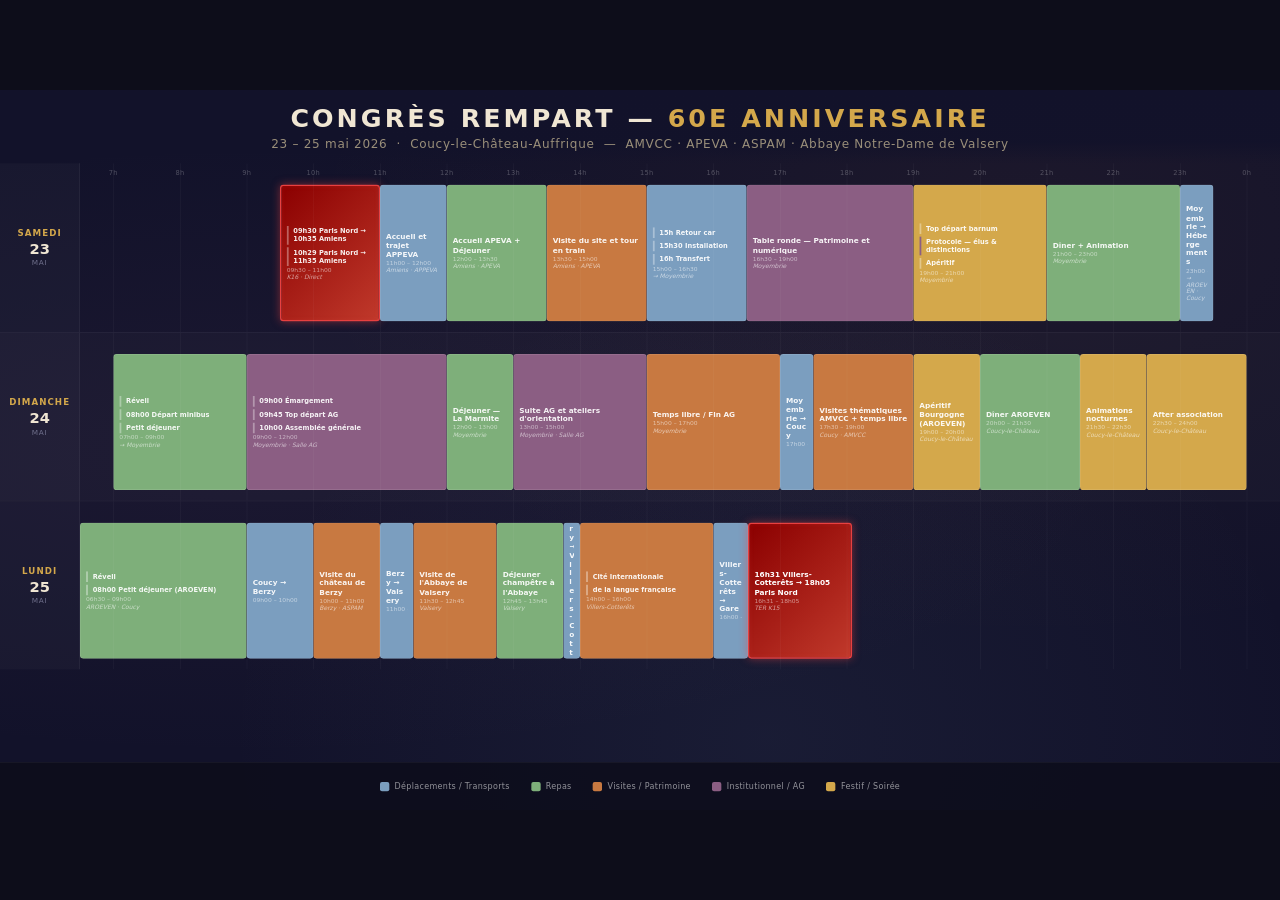
==== index.html @ b0f502be "init: planning congrès REMPART 2026" ====
<!doctype html>
<html lang="fr">
    <head>
        <meta charset="UTF-8" />
        <meta name="viewport" content="width=device-width, initial-scale=1.0" />
        <title>Congrès REMPART 2026 — Planning</title>
        <style>
            * {
                margin: 0;
                padding: 0;
                box-sizing: border-box;
            }

            body {
                background: #0d0d1a;
                display: flex;
                align-items: center;
                justify-content: center;
                min-height: 100vh;
                font-family:
                    "Segoe UI",
                    system-ui,
                    -apple-system,
                    sans-serif;
                overflow: hidden;
            }

            #slide {
                width: 1920px;
                height: 1080px;
                background: #12122a;
                position: relative;
                transform-origin: top left;
                overflow: hidden;
            }

            #bg-texture {
                position: absolute;
                inset: 0;
                background:
                    radial-gradient(
                        ellipse at 20% 50%,
                        rgba(139, 94, 131, 0.08) 0%,
                        transparent 60%
                    ),
                    radial-gradient(
                        ellipse at 80% 20%,
                        rgba(200, 121, 65, 0.06) 0%,
                        transparent 50%
                    ),
                    radial-gradient(
                        ellipse at 60% 90%,
                        rgba(123, 158, 191, 0.07) 0%,
                        transparent 50%
                    );
                pointer-events: none;
            }

            header {
                position: absolute;
                top: 0;
                left: 0;
                right: 0;
                height: 110px;
                display: flex;
                flex-direction: column;
                align-items: center;
                justify-content: center;
                background: linear-gradient(
                    180deg,
                    rgba(18, 18, 42, 1) 0%,
                    rgba(18, 18, 42, 0.95) 70%,
                    transparent 100%
                );
                padding: 0 60px;
                z-index: 10;
            }

            header h1 {
                font-size: 38px;
                font-weight: 700;
                color: #f0e6d3;
                letter-spacing: 0.12em;
                text-transform: uppercase;
            }

            header h1 span {
                color: #d4a84b;
            }

            header p {
                font-size: 18px;
                color: #9a8f7a;
                margin-top: 6px;
                letter-spacing: 0.06em;
            }

            #gantt-area {
                position: absolute;
                top: 110px;
                left: 0;
                right: 0;
                bottom: 72px;
            }

            .day-row {
                position: absolute;
                left: 0;
                right: 0;
                height: 253px;
            }

            #row-0 {
                top: 0;
            }
            #row-1 {
                top: 253px;
                border-top: 1px solid rgba(255, 255, 255, 0.07);
            }
            #row-2 {
                top: 506px;
                border-top: 1px solid rgba(255, 255, 255, 0.07);
            }

            .day-label {
                position: absolute;
                left: 0;
                top: 0;
                bottom: 0;
                width: 120px;
                display: flex;
                flex-direction: column;
                align-items: center;
                justify-content: center;
                background: rgba(255, 255, 255, 0.025);
                border-right: 1px solid rgba(255, 255, 255, 0.08);
                z-index: 5;
            }

            .day-label .day-name {
                font-size: 13px;
                font-weight: 700;
                color: #d4a84b;
                text-transform: uppercase;
                letter-spacing: 0.12em;
                writing-mode: horizontal-tb;
            }

            .day-label .day-date {
                font-size: 22px;
                font-weight: 700;
                color: #f0e6d3;
                margin-top: 4px;
            }

            .day-label .day-month {
                font-size: 11px;
                color: #6e6e8a;
                text-transform: uppercase;
                letter-spacing: 0.1em;
                margin-top: 2px;
            }

            .timeline-container {
                position: absolute;
                left: 120px;
                right: 0;
                top: 0;
                bottom: 0;
            }

            .hour-ticks {
                position: absolute;
                left: 0;
                right: 0;
                top: 0;
                bottom: 0;
                pointer-events: none;
                z-index: 1;
            }

            .hour-tick {
                position: absolute;
                top: 0;
                bottom: 0;
                width: 1px;
                background: rgba(255, 255, 255, 0.05);
            }

            .hour-label {
                position: absolute;
                top: 8px;
                transform: translateX(-50%);
                font-size: 10px;
                color: rgba(255, 255, 255, 0.25);
                font-weight: 500;
                letter-spacing: 0.04em;
            }

            .blocks-layer {
                position: absolute;
                left: 0;
                right: 0;
                top: 32px;
                bottom: 16px;
            }

            .block {
                position: absolute;
                top: 0;
                bottom: 0;
                border-radius: 5px;
                cursor: default;
                overflow: hidden;
                display: flex;
                align-items: center;
                padding: 0 8px;
                border: 1px solid rgba(255, 255, 255, 0.12);
                transition:
                    filter 0.15s,
                    transform 0.15s;
            }

            .block:hover {
                filter: brightness(1.2);
                transform: scaleY(1.04);
                z-index: 100;
            }

            .block-text {
                font-size: 11px;
                font-weight: 600;
                color: rgba(255, 255, 255, 0.92);
                line-height: 1.2;
                pointer-events: none;
                overflow-wrap: break-word;
                word-break: break-word;
            }

            .block-list {
                display: flex;
                flex-direction: column;
                gap: 4px;
                pointer-events: none;
            }

            .block-list-item {
                font-size: 10px;
                font-weight: 600;
                color: rgba(255, 255, 255, 0.92);
                line-height: 1.2;
                overflow-wrap: break-word;
                word-break: break-word;
                padding: 2px 0 2px 7px;
                border-left: 3px solid rgba(255, 255, 255, 0.35);
                pointer-events: none;
            }

            .block-time {
                font-size: 9px;
                color: rgba(255, 255, 255, 0.55);
                white-space: nowrap;
                pointer-events: none;
                margin-top: 1px;
            }

            .block-loc {
                font-size: 9px;
                font-style: italic;
                color: rgba(255, 255, 255, 0.6);
                pointer-events: none;
                margin-top: 1px;
                overflow-wrap: break-word;
                word-break: break-word;
            }

            .block-inner {
                display: flex;
                flex-direction: column;
                overflow: hidden;
                pointer-events: none;
            }

            .block.highlight {
                border: 2px solid #e84040;
                box-shadow:
                    0 0 12px rgba(232, 64, 64, 0.5),
                    inset 0 0 8px rgba(232, 64, 64, 0.15);
            }

            .block.highlight .block-text {
                color: #ffffff;
                font-weight: 800;
            }

            .day-separator {
                position: absolute;
                left: 0;
                right: 0;
                height: 1px;
                background: rgba(255, 255, 255, 0.07);
            }

            .day-separator:nth-child(2) {
                top: 253px;
            }
            .day-separator:nth-child(3) {
                top: 506px;
            }

            #tooltip {
                position: fixed;
                background: rgba(18, 18, 42, 0.97);
                border: 1px solid rgba(255, 255, 255, 0.2);
                border-radius: 6px;
                padding: 10px 14px;
                pointer-events: none;
                z-index: 1000;
                display: none;
                max-width: 280px;
                box-shadow: 0 8px 32px rgba(0, 0, 0, 0.6);
            }

            #tooltip .tt-time {
                font-size: 12px;
                color: #d4a84b;
                font-weight: 700;
                letter-spacing: 0.05em;
                margin-bottom: 4px;
            }

            #tooltip .tt-title {
                font-size: 14px;
                color: #f0e6d3;
                font-weight: 600;
                line-height: 1.4;
            }

            #tooltip .tt-cat {
                font-size: 10px;
                color: #6e6e8a;
                margin-top: 4px;
                text-transform: uppercase;
                letter-spacing: 0.08em;
            }

            #legend {
                position: absolute;
                bottom: 0;
                left: 0;
                right: 0;
                height: 72px;
                display: flex;
                align-items: center;
                justify-content: center;
                gap: 32px;
                border-top: 1px solid rgba(255, 255, 255, 0.06);
                background: rgba(12, 12, 26, 0.8);
            }

            .legend-item {
                display: flex;
                align-items: center;
                gap: 8px;
            }

            .legend-swatch {
                width: 14px;
                height: 14px;
                border-radius: 3px;
                flex-shrink: 0;
            }

            .legend-label {
                font-size: 12px;
                color: rgba(255, 255, 255, 0.55);
                letter-spacing: 0.04em;
            }

            .row-bg-alt {
                position: absolute;
                inset: 0;
                background: rgba(255, 255, 255, 0.015);
            }
        </style>
    </head>
    <body>
        <div id="slide">
            <div id="bg-texture"></div>

            <header>
                <h1>Congrès REMPART — <span>60e Anniversaire</span></h1>
                <p>
                    23 – 25 mai 2026 &nbsp;·&nbsp; Coucy-le-Château-Auffrique
                    &nbsp;—&nbsp; AMVCC · APEVA · ASPAM · Abbaye Notre-Dame de
                    Valsery
                </p>
            </header>

            <div id="gantt-area">
                <div class="day-row" id="row-0">
                    <div class="day-label">
                        <span class="day-name">Samedi</span>
                        <span class="day-date">23</span>
                        <span class="day-month">mai</span>
                    </div>
                    <div class="timeline-container" id="tl-0">
                        <div class="hour-ticks" id="ticks-0"></div>
                        <div class="blocks-layer" id="blocks-0"></div>
                    </div>
                </div>

                <div class="day-row" id="row-1">
                    <div class="row-bg-alt"></div>
                    <div class="day-label">
                        <span class="day-name">Dimanche</span>
                        <span class="day-date">24</span>
                        <span class="day-month">mai</span>
                    </div>
                    <div class="timeline-container" id="tl-1">
                        <div class="hour-ticks" id="ticks-1"></div>
                        <div class="blocks-layer" id="blocks-1"></div>
                    </div>
                </div>

                <div class="day-row" id="row-2">
                    <div class="day-label">
                        <span class="day-name">Lundi</span>
                        <span class="day-date">25</span>
                        <span class="day-month">mai</span>
                    </div>
                    <div class="timeline-container" id="tl-2">
                        <div class="hour-ticks" id="ticks-2"></div>
                        <div class="blocks-layer" id="blocks-2"></div>
                    </div>
                </div>
            </div>

            <div id="legend">
                <div class="legend-item">
                    <div
                        class="legend-swatch"
                        style="background: #7b9ebf"
                    ></div>
                    <span class="legend-label">Déplacements / Transports</span>
                </div>
                <div class="legend-item">
                    <div
                        class="legend-swatch"
                        style="background: #7eaf7a"
                    ></div>
                    <span class="legend-label">Repas</span>
                </div>
                <div class="legend-item">
                    <div
                        class="legend-swatch"
                        style="background: #c87941"
                    ></div>
                    <span class="legend-label">Visites / Patrimoine</span>
                </div>
                <div class="legend-item">
                    <div
                        class="legend-swatch"
                        style="background: #8b5e83"
                    ></div>
                    <span class="legend-label">Institutionnel / AG</span>
                </div>
                <div class="legend-item">
                    <div
                        class="legend-swatch"
                        style="background: #d4a84b"
                    ></div>
                    <span class="legend-label">Festif / Soirée</span>
                </div>
            </div>
        </div>

        <div id="tooltip">
            <div class="tt-time" id="tt-time"></div>
            <div class="tt-title" id="tt-title"></div>
            <div class="tt-cat" id="tt-cat"></div>
        </div>

        <script>
            (function () {
                const START_MIN = 390;
                const END_MIN = 1470;
                const TOTAL_MIN = END_MIN - START_MIN;

                const COLORS = {
                    transport: "#7B9EBF",
                    repas: "#7EAF7A",
                    patrimoine: "#C87941",
                    institutionnel: "#8B5E83",
                    festif: "#D4A84B",
                };

                const CAT_LABELS = {
                    transport: "Déplacements / Transports",
                    repas: "Repas",
                    patrimoine: "Visites / Patrimoine",
                    institutionnel: "Institutionnel / AG",
                    festif: "Festif / Soirée",
                };

                function toMin(h, m) {
                    return h * 60 + m;
                }
                function fmtTime(h, m) {
                    return (
                        String(h).padStart(2, "0") +
                        "h" +
                        String(m).padStart(2, "0")
                    );
                }

                const days = [
                    {
                        id: 0,
                        events: [
                            {
                                start: toMin(9, 30),
                                end: toMin(11, 0),
                                cat: "transport",
                                label: "09h30 Paris Nord → 10h35 Amiens\n10h29 Paris Nord → 11h35 Amiens",
                                loc: "K16 · Direct",
                                highlight: true,
                            },
                            {
                                start: toMin(11, 0),
                                end: toMin(12, 0),
                                cat: "transport",
                                label: "Accueil et trajet APPEVA",
                                loc: "Amiens · APPEVA",
                            },
                            {
                                start: toMin(12, 0),
                                end: toMin(13, 30),
                                cat: "repas",
                                label: "Accueil APEVA + Déjeuner",
                                loc: "Amiens · APEVA",
                            },
                            {
                                start: toMin(13, 30),
                                end: toMin(15, 0),
                                cat: "patrimoine",
                                label: "Visite du site et tour en train",
                                loc: "Amiens · APEVA",
                            },
                            {
                                start: toMin(15, 0),
                                end: toMin(16, 30),
                                cat: "transport",
                                label: "15h Retour car\n15h30 Installation\n16h Transfert",
                                loc: "→ Moyembrie",
                            },
                            {
                                start: toMin(16, 30),
                                end: toMin(19, 0),
                                cat: "institutionnel",
                                label: "Table ronde — Patrimoine et numérique",
                                loc: "Moyembrie",
                            },
                            {
                                start: toMin(19, 0),
                                end: toMin(21, 0),
                                cat: "festif",
                                label: "Top départ barnum\n[institutionnel]Protocole — élus & distinctions\nApéritif",
                                loc: "Moyembrie",
                            },
                            {
                                start: toMin(21, 0),
                                end: toMin(23, 0),
                                cat: "repas",
                                label: "Dîner + Animation",
                                loc: "Moyembrie",
                            },
                            {
                                start: toMin(23, 0),
                                end: toMin(23, 30),
                                cat: "transport",
                                label: "Moyembrie → Hébergements",
                                loc: "→ AROEVEN · Coucy",
                            },
                        ],
                    },
                    {
                        id: 1,
                        events: [
                            {
                                start: toMin(7, 0),
                                end: toMin(9, 0),
                                cat: "repas",
                                label: "Réveil\n08h00 Départ minibus\nPetit déjeuner",
                                loc: "→ Moyembrie",
                            },
                            {
                                start: toMin(9, 0),
                                end: toMin(12, 0),
                                cat: "institutionnel",
                                label: "09h00 Émargement\n09h45 Top départ AG\n10h00 Assemblée générale",
                                loc: "Moyembrie · Salle AG",
                            },
                            {
                                start: toMin(12, 0),
                                end: toMin(13, 0),
                                cat: "repas",
                                label: "Déjeuner — La Marmite",
                                loc: "Moyembrie",
                            },
                            {
                                start: toMin(13, 0),
                                end: toMin(15, 0),
                                cat: "institutionnel",
                                label: "Suite AG et ateliers d'orientation",
                                loc: "Moyembrie · Salle AG",
                            },
                            {
                                start: toMin(15, 0),
                                end: toMin(17, 0),
                                cat: "patrimoine",
                                label: "Temps libre / Fin AG",
                                loc: "Moyembrie",
                            },
                            {
                                start: toMin(17, 0),
                                end: toMin(17, 30),
                                cat: "transport",
                                label: "Moyembrie → Coucy",
                                loc: "",
                            },
                            {
                                start: toMin(17, 30),
                                end: toMin(19, 0),
                                cat: "patrimoine",
                                label: "Visites thématiques AMVCC + temps libre",
                                loc: "Coucy · AMVCC",
                            },
                            {
                                start: toMin(19, 0),
                                end: toMin(20, 0),
                                cat: "festif",
                                label: "Apéritif Bourgogne (AROEVEN)",
                                loc: "Coucy-le-Château",
                            },
                            {
                                start: toMin(20, 0),
                                end: toMin(21, 30),
                                cat: "repas",
                                label: "Dîner AROEVEN",
                                loc: "Coucy-le-Château",
                            },
                            {
                                start: toMin(21, 30),
                                end: toMin(22, 30),
                                cat: "festif",
                                label: "Animations nocturnes",
                                loc: "Coucy-le-Château",
                            },
                            {
                                start: toMin(22, 30),
                                end: toMin(24, 0),
                                cat: "festif",
                                label: "After association",
                                loc: "Coucy-le-Château",
                            },
                        ],
                    },
                    {
                        id: 2,
                        events: [
                            {
                                start: toMin(6, 30),
                                end: toMin(9, 0),
                                cat: "repas",
                                label: "Réveil\n08h00 Petit déjeuner (AROEVEN)",
                                loc: "AROEVEN · Coucy",
                            },
                            {
                                start: toMin(9, 0),
                                end: toMin(10, 0),
                                cat: "transport",
                                label: "Coucy → Berzy",
                                loc: "",
                            },
                            {
                                start: toMin(10, 0),
                                end: toMin(11, 0),
                                cat: "patrimoine",
                                label: "Visite du château de Berzy",
                                loc: "Berzy · ASPAM",
                            },
                            {
                                start: toMin(11, 0),
                                end: toMin(11, 30),
                                cat: "transport",
                                label: "Berzy → Valsery",
                                loc: "",
                            },
                            {
                                start: toMin(11, 30),
                                end: toMin(12, 45),
                                cat: "patrimoine",
                                label: "Visite de l'Abbaye de Valsery",
                                loc: "Valsery",
                            },
                            {
                                start: toMin(12, 45),
                                end: toMin(13, 45),
                                cat: "repas",
                                label: "Déjeuner champêtre à l'Abbaye",
                                loc: "Valsery",
                            },
                            {
                                start: toMin(13, 45),
                                end: toMin(14, 0),
                                cat: "transport",
                                label: "Valsery → Villers-Cotterêts",
                                loc: "",
                            },
                            {
                                start: toMin(14, 0),
                                end: toMin(16, 0),
                                cat: "patrimoine",
                                label: "Cité Internationale\nde la langue française",
                                loc: "Villers-Cotterêts",
                            },
                            {
                                start: toMin(16, 0),
                                end: toMin(16, 31),
                                cat: "transport",
                                label: "Villers-Cotterêts → Gare",
                                loc: "",
                            },
                            {
                                start: toMin(16, 31),
                                end: toMin(18, 5),
                                cat: "transport",
                                label: "16h31 Villers-Cotterêts → 18h05 Paris Nord",
                                loc: "TER K15",
                                highlight: true,
                            },
                        ],
                    },
                ];

                function pct(minutes) {
                    return Math.max(
                        0,
                        Math.min(
                            100,
                            ((minutes - START_MIN) / TOTAL_MIN) * 100,
                        ),
                    );
                }

                function buildTicks(container, rowIndex) {
                    const startH = Math.ceil(START_MIN / 60);
                    const endH = Math.floor(END_MIN / 60);
                    for (let h = startH; h <= endH; h++) {
                        const min = h * 60;
                        const left = pct(min);
                        const tick = document.createElement("div");
                        tick.className = "hour-tick";
                        tick.style.left = left + "%";
                        container.appendChild(tick);

                        if (rowIndex === 0) {
                            const lbl = document.createElement("div");
                            lbl.className = "hour-label";
                            lbl.style.left = left + "%";
                            lbl.textContent = (h < 24 ? h : h - 24) + "h";
                            container.appendChild(lbl);
                        }
                    }
                }

                function buildBlocks(container, events) {
                    events.forEach(function (ev) {
                        const leftPct = pct(ev.start);
                        const rightPct = pct(ev.end);
                        const widthPct = rightPct - leftPct;
                        if (widthPct <= 0) return;

                        const block = document.createElement("div");
                        block.className =
                            "block" + (ev.highlight ? " highlight" : "");
                        block.style.left = leftPct + "%";
                        block.style.width = widthPct + "%";
                        block.style.background = ev.highlight
                            ? "linear-gradient(135deg, #8b0000 0%, #c0392b 100%)"
                            : COLORS[ev.cat];

                        const startH = Math.floor(ev.start / 60);
                        const startM = ev.start % 60;
                        const endH = Math.floor(ev.end / 60);
                        const endM = ev.end % 60;
                        const timeStr =
                            fmtTime(startH, startM) +
                            " – " +
                            fmtTime(endH, endM);

                        const inner = document.createElement("div");
                        inner.className = "block-inner";

                        if (ev.label.includes("\n")) {
                            const list = document.createElement("div");
                            list.className = "block-list";
                            ev.label.split("\n").forEach(function (line) {
                                const item = document.createElement("div");
                                item.className = "block-list-item";
                                const catMatch = line.match(/^\[(\w+)\]/);
                                if (catMatch) {
                                    item.style.borderLeftColor =
                                        COLORS[catMatch[1]] ||
                                        "rgba(255,255,255,0.35)";
                                    item.textContent = line.slice(
                                        catMatch[0].length,
                                    );
                                } else {
                                    item.textContent = line;
                                }
                                list.appendChild(item);
                            });
                            inner.appendChild(list);
                        } else {
                            const textEl = document.createElement("div");
                            textEl.className = "block-text";
                            textEl.textContent = ev.label;
                            inner.appendChild(textEl);
                        }

                        if (widthPct > 2.5) {
                            const timeEl = document.createElement("div");
                            timeEl.className = "block-time";
                            timeEl.textContent = timeStr;
                            inner.appendChild(timeEl);
                        }
                        if (ev.loc && widthPct > 2.5) {
                            const locEl = document.createElement("div");
                            locEl.className = "block-loc";
                            locEl.textContent = ev.loc;
                            inner.appendChild(locEl);
                        }
                        block.appendChild(inner);

                        block.addEventListener("mousemove", function (e) {
                            const tip = document.getElementById("tooltip");
                            document.getElementById("tt-time").textContent =
                                timeStr;
                            document.getElementById("tt-title").textContent =
                                ev.label;
                            document.getElementById("tt-cat").textContent =
                                CAT_LABELS[ev.cat] || "";
                            tip.style.display = "block";

                            const slide = document.getElementById("slide");
                            const scaleVal =
                                parseFloat(
                                    slide.style.transform
                                        .replace("scale(", "")
                                        .replace(")", ""),
                                ) || 1;
                            const tx = parseFloat(slide.style.left) || 0;
                            const ty = parseFloat(slide.style.top) || 0;

                            let x = e.clientX + 16;
                            let y = e.clientY + 16;
                            if (x + 300 > window.innerWidth)
                                x = e.clientX - 300;
                            if (y + 100 > window.innerHeight)
                                y = e.clientY - 80;
                            tip.style.left = x + "px";
                            tip.style.top = y + "px";
                        });

                        block.addEventListener("mouseleave", function () {
                            document.getElementById("tooltip").style.display =
                                "none";
                        });

                        container.appendChild(block);
                    });
                }

                days.forEach(function (day) {
                    buildTicks(
                        document.getElementById("ticks-" + day.id),
                        day.id,
                    );
                    buildBlocks(
                        document.getElementById("blocks-" + day.id),
                        day.events,
                    );
                });

                function scaleSlide() {
                    const slide = document.getElementById("slide");
                    const scaleX = window.innerWidth / 1920;
                    const scaleY = window.innerHeight / 1080;
                    const scale = Math.min(scaleX, scaleY);
                    const offsetX = (window.innerWidth - 1920 * scale) / 2;
                    const offsetY = (window.innerHeight - 1080 * scale) / 2;
                    slide.style.transform = "scale(" + scale + ")";
                    slide.style.position = "absolute";
                    slide.style.left = offsetX + "px";
                    slide.style.top = offsetY + "px";
                }

                scaleSlide();
                window.addEventListener("resize", scaleSlide);
            })();
        </script>
    </body>
</html>
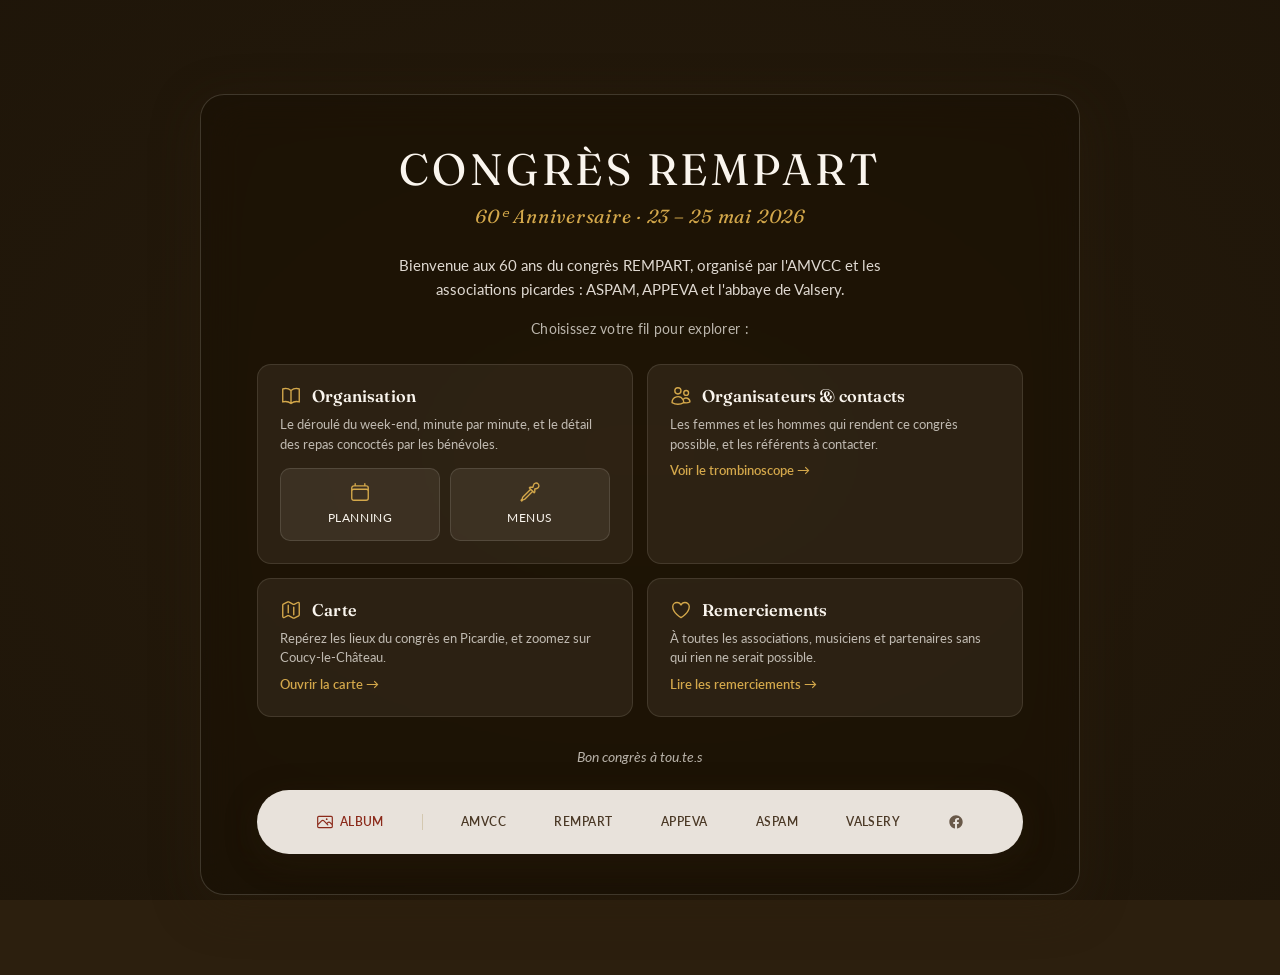
==== commit 2f9719fd: "feat: refonte complète du site congrès REMPART 2026 Architecture multi-pages : homepage avec carrous" ====
--- a/index.html
+++ b/index.html
@@ -3,912 +3,331 @@
     <head>
         <meta charset="UTF-8" />
         <meta name="viewport" content="width=device-width, initial-scale=1.0" />
-        <title>Congrès REMPART 2026 — Planning</title>
-        <style>
-            * {
-                margin: 0;
-                padding: 0;
-                box-sizing: border-box;
-            }
-
-            body {
-                background: #0d0d1a;
-                display: flex;
-                align-items: center;
-                justify-content: center;
-                min-height: 100vh;
-                font-family:
-                    "Segoe UI",
-                    system-ui,
-                    -apple-system,
-                    sans-serif;
-                overflow: hidden;
-            }
-
-            #slide {
-                width: 1920px;
-                height: 1080px;
-                background: #12122a;
-                position: relative;
-                transform-origin: top left;
-                overflow: hidden;
-            }
-
-            #bg-texture {
-                position: absolute;
-                inset: 0;
-                background:
-                    radial-gradient(
-                        ellipse at 20% 50%,
-                        rgba(139, 94, 131, 0.08) 0%,
-                        transparent 60%
-                    ),
-                    radial-gradient(
-                        ellipse at 80% 20%,
-                        rgba(200, 121, 65, 0.06) 0%,
-                        transparent 50%
-                    ),
-                    radial-gradient(
-                        ellipse at 60% 90%,
-                        rgba(123, 158, 191, 0.07) 0%,
-                        transparent 50%
-                    );
-                pointer-events: none;
-            }
-
-            header {
-                position: absolute;
-                top: 0;
-                left: 0;
-                right: 0;
-                height: 110px;
-                display: flex;
-                flex-direction: column;
-                align-items: center;
-                justify-content: center;
-                background: linear-gradient(
-                    180deg,
-                    rgba(18, 18, 42, 1) 0%,
-                    rgba(18, 18, 42, 0.95) 70%,
-                    transparent 100%
-                );
-                padding: 0 60px;
-                z-index: 10;
-            }
-
-            header h1 {
-                font-size: 38px;
-                font-weight: 700;
-                color: #f0e6d3;
-                letter-spacing: 0.12em;
-                text-transform: uppercase;
-            }
-
-            header h1 span {
-                color: #d4a84b;
-            }
-
-            header p {
-                font-size: 18px;
-                color: #9a8f7a;
-                margin-top: 6px;
-                letter-spacing: 0.06em;
-            }
-
-            #gantt-area {
-                position: absolute;
-                top: 110px;
-                left: 0;
-                right: 0;
-                bottom: 72px;
-            }
-
-            .day-row {
-                position: absolute;
-                left: 0;
-                right: 0;
-                height: 253px;
-            }
-
-            #row-0 {
-                top: 0;
-            }
-            #row-1 {
-                top: 253px;
-                border-top: 1px solid rgba(255, 255, 255, 0.07);
-            }
-            #row-2 {
-                top: 506px;
-                border-top: 1px solid rgba(255, 255, 255, 0.07);
-            }
-
-            .day-label {
-                position: absolute;
-                left: 0;
-                top: 0;
-                bottom: 0;
-                width: 120px;
-                display: flex;
-                flex-direction: column;
-                align-items: center;
-                justify-content: center;
-                background: rgba(255, 255, 255, 0.025);
-                border-right: 1px solid rgba(255, 255, 255, 0.08);
-                z-index: 5;
-            }
-
-            .day-label .day-name {
-                font-size: 13px;
-                font-weight: 700;
-                color: #d4a84b;
-                text-transform: uppercase;
-                letter-spacing: 0.12em;
-                writing-mode: horizontal-tb;
-            }
-
-            .day-label .day-date {
-                font-size: 22px;
-                font-weight: 700;
-                color: #f0e6d3;
-                margin-top: 4px;
-            }
-
-            .day-label .day-month {
-                font-size: 11px;
-                color: #6e6e8a;
-                text-transform: uppercase;
-                letter-spacing: 0.1em;
-                margin-top: 2px;
-            }
-
-            .timeline-container {
-                position: absolute;
-                left: 120px;
-                right: 0;
-                top: 0;
-                bottom: 0;
-            }
-
-            .hour-ticks {
-                position: absolute;
-                left: 0;
-                right: 0;
-                top: 0;
-                bottom: 0;
-                pointer-events: none;
-                z-index: 1;
-            }
-
-            .hour-tick {
-                position: absolute;
-                top: 0;
-                bottom: 0;
-                width: 1px;
-                background: rgba(255, 255, 255, 0.05);
-            }
-
-            .hour-label {
-                position: absolute;
-                top: 8px;
-                transform: translateX(-50%);
-                font-size: 10px;
-                color: rgba(255, 255, 255, 0.25);
-                font-weight: 500;
-                letter-spacing: 0.04em;
-            }
-
-            .blocks-layer {
-                position: absolute;
-                left: 0;
-                right: 0;
-                top: 32px;
-                bottom: 16px;
-            }
-
-            .block {
-                position: absolute;
-                top: 0;
-                bottom: 0;
-                border-radius: 5px;
-                cursor: default;
-                overflow: hidden;
-                display: flex;
-                align-items: center;
-                padding: 0 8px;
-                border: 1px solid rgba(255, 255, 255, 0.12);
-                transition:
-                    filter 0.15s,
-                    transform 0.15s;
-            }
-
-            .block:hover {
-                filter: brightness(1.2);
-                transform: scaleY(1.04);
-                z-index: 100;
-            }
-
-            .block-text {
-                font-size: 11px;
-                font-weight: 600;
-                color: rgba(255, 255, 255, 0.92);
-                line-height: 1.2;
-                pointer-events: none;
-                overflow-wrap: break-word;
-                word-break: break-word;
-            }
-
-            .block-list {
-                display: flex;
-                flex-direction: column;
-                gap: 4px;
-                pointer-events: none;
-            }
-
-            .block-list-item {
-                font-size: 10px;
-                font-weight: 600;
-                color: rgba(255, 255, 255, 0.92);
-                line-height: 1.2;
-                overflow-wrap: break-word;
-                word-break: break-word;
-                padding: 2px 0 2px 7px;
-                border-left: 3px solid rgba(255, 255, 255, 0.35);
-                pointer-events: none;
-            }
-
-            .block-time {
-                font-size: 9px;
-                color: rgba(255, 255, 255, 0.55);
-                white-space: nowrap;
-                pointer-events: none;
-                margin-top: 1px;
-            }
-
-            .block-loc {
-                font-size: 9px;
-                font-style: italic;
-                color: rgba(255, 255, 255, 0.6);
-                pointer-events: none;
-                margin-top: 1px;
-                overflow-wrap: break-word;
-                word-break: break-word;
-            }
-
-            .block-inner {
-                display: flex;
-                flex-direction: column;
-                overflow: hidden;
-                pointer-events: none;
-            }
-
-            .block.highlight {
-                border: 2px solid #e84040;
-                box-shadow:
-                    0 0 12px rgba(232, 64, 64, 0.5),
-                    inset 0 0 8px rgba(232, 64, 64, 0.15);
-            }
-
-            .block.highlight .block-text {
-                color: #ffffff;
-                font-weight: 800;
-            }
-
-            .day-separator {
-                position: absolute;
-                left: 0;
-                right: 0;
-                height: 1px;
-                background: rgba(255, 255, 255, 0.07);
-            }
-
-            .day-separator:nth-child(2) {
-                top: 253px;
-            }
-            .day-separator:nth-child(3) {
-                top: 506px;
-            }
-
-            #tooltip {
-                position: fixed;
-                background: rgba(18, 18, 42, 0.97);
-                border: 1px solid rgba(255, 255, 255, 0.2);
-                border-radius: 6px;
-                padding: 10px 14px;
-                pointer-events: none;
-                z-index: 1000;
-                display: none;
-                max-width: 280px;
-                box-shadow: 0 8px 32px rgba(0, 0, 0, 0.6);
-            }
-
-            #tooltip .tt-time {
-                font-size: 12px;
-                color: #d4a84b;
-                font-weight: 700;
-                letter-spacing: 0.05em;
-                margin-bottom: 4px;
-            }
-
-            #tooltip .tt-title {
-                font-size: 14px;
-                color: #f0e6d3;
-                font-weight: 600;
-                line-height: 1.4;
-            }
-
-            #tooltip .tt-cat {
-                font-size: 10px;
-                color: #6e6e8a;
-                margin-top: 4px;
-                text-transform: uppercase;
-                letter-spacing: 0.08em;
-            }
-
-            #legend {
-                position: absolute;
-                bottom: 0;
-                left: 0;
-                right: 0;
-                height: 72px;
-                display: flex;
-                align-items: center;
-                justify-content: center;
-                gap: 32px;
-                border-top: 1px solid rgba(255, 255, 255, 0.06);
-                background: rgba(12, 12, 26, 0.8);
-            }
-
-            .legend-item {
-                display: flex;
-                align-items: center;
-                gap: 8px;
-            }
-
-            .legend-swatch {
-                width: 14px;
-                height: 14px;
-                border-radius: 3px;
-                flex-shrink: 0;
-            }
-
-            .legend-label {
-                font-size: 12px;
-                color: rgba(255, 255, 255, 0.55);
-                letter-spacing: 0.04em;
-            }
-
-            .row-bg-alt {
-                position: absolute;
-                inset: 0;
-                background: rgba(255, 255, 255, 0.015);
-            }
-        </style>
+        <title>Congrès REMPART — 60ᵉ Anniversaire · AMVCC</title>
+        <meta
+            name="description"
+            content="Congrès REMPART 60ᵉ Anniversaire — 23 au 25 mai 2026, Coucy-le-Château-Auffrique. Organisé par l'AMVCC."
+        />
+        <meta name="keywords" content="REMPART, congrès REMPART 2026, 60e anniversaire REMPART, AMVCC, Coucy-le-Château, patrimoine, bénévolat, chantier, restauration, Picardie, Aisne" />
+        <meta name="author" content="AMVCC — Association de Mise en Valeur du Château de Coucy" />
+        <meta name="robots" content="index, follow, max-image-preview:large, max-snippet:-1, max-video-preview:-1" />
+        <meta name="theme-color" content="#8b2a1a" />
+        <meta name="copyright" content="© 2026 AMVCC. Photographies © Thibault Santonja — thibaultsan.com. Tous droits réservés." />
+        <meta name="rights" content="Photographies © Thibault Santonja. Reproduction interdite sans autorisation expresse." />
+        <meta name="DC.rights" content="Copyright © Thibault Santonja" />
+        <meta name="geo.region" content="FR-02" />
+        <meta name="geo.placename" content="Coucy-le-Château-Auffrique" />
+        <meta name="geo.position" content="49.5205;3.3236" />
+        <meta name="ICBM" content="49.5205, 3.3236" />
+        <meta name="google-site-verification" content="a1WZAcKiW4f6Eq61fWTfqYrvYIofIhrfkV_TkuUg9Gc" />
+        <link rel="canonical" href="https://thibault-santonja.github.io/congres-rempart-2026/" />
+
+        <meta property="og:type" content="website" />
+        <meta property="og:site_name" content="Congrès REMPART 2026 — AMVCC" />
+        <meta property="og:title" content="Congrès REMPART — 60ᵉ Anniversaire · AMVCC" />
+        <meta property="og:description" content="Trois jours pour célébrer 60 ans de bénévolat patrimonial, du 23 au 25 mai 2026 à Coucy-le-Château-Auffrique." />
+        <meta property="og:url" content="https://thibault-santonja.github.io/congres-rempart-2026/" />
+        <meta property="og:image" content="https://thibault-santonja.github.io/congres-rempart-2026/assets/photos/2024-07-28_Coucy_1561_080834.webp" />
+        <meta property="og:image:alt" content="Le château de Coucy au lever du jour" />
+        <meta property="og:locale" content="fr_FR" />
+
+        <meta name="twitter:card" content="summary_large_image" />
+        <meta name="twitter:title" content="Congrès REMPART — 60ᵉ Anniversaire · AMVCC" />
+        <meta name="twitter:description" content="Trois jours pour célébrer 60 ans de bénévolat patrimonial, du 23 au 25 mai 2026 à Coucy-le-Château-Auffrique." />
+        <meta name="twitter:image" content="https://thibault-santonja.github.io/congres-rempart-2026/assets/photos/2024-07-28_Coucy_1561_080834.webp" />
+        <meta name="twitter:image:alt" content="Le château de Coucy au lever du jour" />
+
+        <link rel="stylesheet" href="assets/css/style.css" />
+        <link rel="icon" href="logo.png" type="image/png" />
+
+        <script type="application/ld+json">
+{"@context":"https://schema.org","@type":"Event","name":"Congrès REMPART — 60ᵉ Anniversaire","description":"Congrès national REMPART 2026 organisé par l'AMVCC pour célébrer 60 ans d'engagement bénévole au service du patrimoine, autour de châteaux, abbayes et chantiers de restauration.","startDate":"2026-05-23","endDate":"2026-05-25","eventStatus":"https://schema.org/EventScheduled","eventAttendanceMode":"https://schema.org/OfflineEventAttendanceMode","location":{"@type":"Place","name":"Coucy-le-Château-Auffrique","address":{"@type":"PostalAddress","addressLocality":"Coucy-le-Château-Auffrique","addressRegion":"Hauts-de-France","postalCode":"02380","addressCountry":"FR"},"geo":{"@type":"GeoCoordinates","latitude":49.5205,"longitude":3.3236}},"organizer":{"@type":"Organization","name":"AMVCC — Association de Mise en Valeur du Château de Coucy","url":"https://www.amvcc.com/","address":{"@type":"PostalAddress","addressLocality":"Coucy-le-Château-Auffrique","addressRegion":"Hauts-de-France","postalCode":"02380","addressCountry":"FR"},"sameAs":["https://www.facebook.com/AMVCCoucy"]},"image":"https://thibault-santonja.github.io/congres-rempart-2026/assets/photos/2024-07-28_Coucy_1561_080834.webp","url":"https://thibault-santonja.github.io/congres-rempart-2026/","inLanguage":"fr-FR"}
+        </script>
     </head>
     <body>
-        <div id="slide">
-            <div id="bg-texture"></div>
-
-            <header>
-                <h1>Congrès REMPART — <span>60e Anniversaire</span></h1>
-                <p>
-                    23 – 25 mai 2026 &nbsp;·&nbsp; Coucy-le-Château-Auffrique
-                    &nbsp;—&nbsp; AMVCC · APEVA · ASPAM · Abbaye Notre-Dame de
-                    Valsery
+        <div id="bg-carousel" aria-hidden="true"></div>
+
+        <main class="page">
+            <article class="hero-card">
+                <h1>Congrès REMPART</h1>
+                <p class="subtitle">60ᵉ Anniversaire · 23 – 25 mai 2026</p>
+
+                <p class="welcome">
+                    Bienvenue aux 60 ans du congrès REMPART, organisé par
+                    l'AMVCC et les associations picardes&nbsp;: ASPAM, APPEVA
+                    et l'abbaye de&nbsp;Valsery.
                 </p>
-            </header>
-
-            <div id="gantt-area">
-                <div class="day-row" id="row-0">
-                    <div class="day-label">
-                        <span class="day-name">Samedi</span>
-                        <span class="day-date">23</span>
-                        <span class="day-month">mai</span>
+
+                <p class="lead">
+                    Choisissez votre fil pour explorer&nbsp;:
+                </p>
+
+                <div class="cards-grid">
+                    <!-- Organisation : 2 CTA -->
+                    <div class="sub-card">
+                        <h3>
+                            <svg
+                                xmlns="http://www.w3.org/2000/svg"
+                                fill="none"
+                                viewBox="0 0 24 24"
+                                stroke-width="1.5"
+                                stroke="currentColor"
+                            >
+                                <path
+                                    stroke-linecap="round"
+                                    stroke-linejoin="round"
+                                    d="M12 6.042A8.967 8.967 0 0 0 6 3.75c-1.052 0-2.062.18-3 .512v14.25A8.987 8.987 0 0 1 6 18c2.305 0 4.408.867 6 2.292m0-14.25a8.966 8.966 0 0 1 6-2.292c1.052 0 2.062.18 3 .512v14.25A8.987 8.987 0 0 0 18 18a8.967 8.967 0 0 0-6 2.292m0-14.25v14.25"
+                                />
+                            </svg>
+                            Organisation
+                        </h3>
+                        <p>
+                            Le déroulé du week-end, minute par minute, et le
+                            détail des repas concoctés par les bénévoles.
+                        </p>
+                        <div class="sub-card-ctas">
+                            <a href="timeline.html" title="Planning détaillé">
+                                <svg
+                                    xmlns="http://www.w3.org/2000/svg"
+                                    fill="none"
+                                    viewBox="0 0 24 24"
+                                    stroke-width="1.5"
+                                    stroke="currentColor"
+                                >
+                                    <path
+                                        stroke-linecap="round"
+                                        stroke-linejoin="round"
+                                        d="M6.75 3v2.25M17.25 3v2.25M3 18.75V7.5a2.25 2.25 0 0 1 2.25-2.25h13.5A2.25 2.25 0 0 1 21 7.5v11.25m-18 0A2.25 2.25 0 0 0 5.25 21h13.5A2.25 2.25 0 0 0 21 18.75m-18 0v-7.5A2.25 2.25 0 0 1 5.25 9h13.5A2.25 2.25 0 0 1 21 11.25v7.5"
+                                    />
+                                </svg>
+                                Planning
+                            </a>
+                            <a href="menu.html" title="Menus du week-end">
+                                <svg
+                                    xmlns="http://www.w3.org/2000/svg"
+                                    fill="none"
+                                    viewBox="0 0 24 24"
+                                    stroke-width="1.5"
+                                    stroke="currentColor"
+                                >
+                                    <path
+                                        stroke-linecap="round"
+                                        stroke-linejoin="round"
+                                        d="M15 11.25l1.5 1.5.75-.75V8.758l2.276-.61a3 3 0 1 0-3.675-3.675l-.61 2.277H12l-.75.75 1.5 1.5M15 11.25l-8.47 8.47c-.34.34-.8.53-1.28.53s-.94.19-1.28.53l-.97.97-.75-.75.97-.97c.34-.34.53-.8.53-1.28s.19-.94.53-1.28L12.75 9M15 11.25 12.75 9"
+                                    />
+                                </svg>
+                                Menus
+                            </a>
+                        </div>
                     </div>
-                    <div class="timeline-container" id="tl-0">
-                        <div class="hour-ticks" id="ticks-0"></div>
-                        <div class="blocks-layer" id="blocks-0"></div>
-                    </div>
+
+                    <!-- Organisateurs & contacts -->
+                    <a href="contact.html" class="sub-card">
+                        <h3>
+                            <svg
+                                xmlns="http://www.w3.org/2000/svg"
+                                fill="none"
+                                viewBox="0 0 24 24"
+                                stroke-width="1.5"
+                                stroke="currentColor"
+                            >
+                                <path
+                                    stroke-linecap="round"
+                                    stroke-linejoin="round"
+                                    d="M15 19.128a9.38 9.38 0 0 0 2.625.372 9.337 9.337 0 0 0 4.121-.952 4.125 4.125 0 0 0-7.533-2.493M15 19.128v-.003c0-1.113-.285-2.16-.786-3.07M15 19.128v.106A12.318 12.318 0 0 1 8.624 21c-2.331 0-4.512-.645-6.374-1.766l-.001-.109a6.375 6.375 0 0 1 11.964-3.07M12 6.375a3.375 3.375 0 1 1-6.75 0 3.375 3.375 0 0 1 6.75 0Zm8.25 2.25a2.625 2.625 0 1 1-5.25 0 2.625 2.625 0 0 1 5.25 0Z"
+                                />
+                            </svg>
+                            Organisateurs &amp; contacts
+                        </h3>
+                        <p>
+                            Les femmes et les hommes qui rendent ce congrès
+                            possible, et les référents à&nbsp;contacter.
+                        </p>
+                        <span class="accent">Voir le trombinoscope →</span>
+                    </a>
+
+                    <!-- Carte -->
+                    <a href="map.html" class="sub-card">
+                        <h3>
+                            <svg
+                                xmlns="http://www.w3.org/2000/svg"
+                                fill="none"
+                                viewBox="0 0 24 24"
+                                stroke-width="1.5"
+                                stroke="currentColor"
+                            >
+                                <path
+                                    stroke-linecap="round"
+                                    stroke-linejoin="round"
+                                    d="M9 6.75V15m6-6v8.25m.503 3.498 4.875-2.437c.381-.19.622-.58.622-1.006V4.82c0-.836-.88-1.38-1.628-1.006l-3.869 1.934c-.317.159-.69.159-1.006 0L9.503 3.252a1.125 1.125 0 0 0-1.006 0L3.622 5.689C3.24 5.88 3 6.27 3 6.695V19.18c0 .836.88 1.38 1.628 1.006l3.869-1.934c.317-.159.69-.159 1.006 0l4.994 2.497c.317.158.69.158 1.006 0Z"
+                                />
+                            </svg>
+                            Carte
+                        </h3>
+                        <p>
+                            Repérez les lieux du congrès en Picardie, et zoomez
+                            sur Coucy-le-Château.
+                        </p>
+                        <span class="accent">Ouvrir la carte →</span>
+                    </a>
+
+                    <!-- Remerciements -->
+                    <a href="credits.html" class="sub-card">
+                        <h3>
+                            <svg
+                                xmlns="http://www.w3.org/2000/svg"
+                                fill="none"
+                                viewBox="0 0 24 24"
+                                stroke-width="1.5"
+                                stroke="currentColor"
+                            >
+                                <path
+                                    stroke-linecap="round"
+                                    stroke-linejoin="round"
+                                    d="M21 8.25c0-2.485-2.099-4.5-4.688-4.5-1.935 0-3.597 1.126-4.312 2.733-.715-1.607-2.377-2.733-4.313-2.733C5.1 3.75 3 5.765 3 8.25c0 7.22 9 12 9 12s9-4.78 9-12Z"
+                                />
+                            </svg>
+                            Remerciements
+                        </h3>
+                        <p>
+                            À toutes les associations, musiciens et partenaires
+                            sans qui rien ne serait possible.
+                        </p>
+                        <span class="accent">Lire les remerciements →</span>
+                    </a>
                 </div>
 
-                <div class="day-row" id="row-1">
-                    <div class="row-bg-alt"></div>
-                    <div class="day-label">
-                        <span class="day-name">Dimanche</span>
-                        <span class="day-date">24</span>
-                        <span class="day-month">mai</span>
-                    </div>
-                    <div class="timeline-container" id="tl-1">
-                        <div class="hour-ticks" id="ticks-1"></div>
-                        <div class="blocks-layer" id="blocks-1"></div>
-                    </div>
-                </div>
-
-                <div class="day-row" id="row-2">
-                    <div class="day-label">
-                        <span class="day-name">Lundi</span>
-                        <span class="day-date">25</span>
-                        <span class="day-month">mai</span>
-                    </div>
-                    <div class="timeline-container" id="tl-2">
-                        <div class="hour-ticks" id="ticks-2"></div>
-                        <div class="blocks-layer" id="blocks-2"></div>
-                    </div>
-                </div>
-            </div>
-
-            <div id="legend">
-                <div class="legend-item">
-                    <div
-                        class="legend-swatch"
-                        style="background: #7b9ebf"
-                    ></div>
-                    <span class="legend-label">Déplacements / Transports</span>
-                </div>
-                <div class="legend-item">
-                    <div
-                        class="legend-swatch"
-                        style="background: #7eaf7a"
-                    ></div>
-                    <span class="legend-label">Repas</span>
-                </div>
-                <div class="legend-item">
-                    <div
-                        class="legend-swatch"
-                        style="background: #c87941"
-                    ></div>
-                    <span class="legend-label">Visites / Patrimoine</span>
-                </div>
-                <div class="legend-item">
-                    <div
-                        class="legend-swatch"
-                        style="background: #8b5e83"
-                    ></div>
-                    <span class="legend-label">Institutionnel / AG</span>
-                </div>
-                <div class="legend-item">
-                    <div
-                        class="legend-swatch"
-                        style="background: #d4a84b"
-                    ></div>
-                    <span class="legend-label">Festif / Soirée</span>
-                </div>
-            </div>
-        </div>
-
-        <div id="tooltip">
-            <div class="tt-time" id="tt-time"></div>
-            <div class="tt-title" id="tt-title"></div>
-            <div class="tt-cat" id="tt-cat"></div>
-        </div>
+                <p class="tagline">Bon congrès à tou.te.s</p>
+
+                <nav class="asso-strip" aria-label="Associations & partenaires">
+                    <a href="album.html" class="asso-strip__album" title="Album photo">
+                        <svg
+                            xmlns="http://www.w3.org/2000/svg"
+                            fill="none"
+                            viewBox="0 0 24 24"
+                            stroke-width="1.6"
+                            stroke="currentColor"
+                            aria-hidden="true"
+                        >
+                            <path
+                                stroke-linecap="round"
+                                stroke-linejoin="round"
+                                d="m2.25 15.75 5.159-5.159a2.25 2.25 0 0 1 3.182 0l5.159 5.159m-1.5-1.5 1.409-1.409a2.25 2.25 0 0 1 3.182 0l2.909 2.909m-18 3.75h16.5a1.5 1.5 0 0 0 1.5-1.5V6a1.5 1.5 0 0 0-1.5-1.5H3.75A1.5 1.5 0 0 0 2.25 6v12a1.5 1.5 0 0 0 1.5 1.5Zm10.5-11.25h.008v.008h-.008V8.25Zm.375 0a.375.375 0 1 1-.75 0 .375.375 0 0 1 .75 0Z"
+                            />
+                        </svg>
+                        Album
+                    </a>
+                    <span class="asso-strip__sep" aria-hidden="true"></span>
+                    <a href="https://www.amvcc.com/" target="_blank" rel="noopener">
+                        AMVCC
+                    </a>
+                    <a
+                        href="https://www.rempart.com/fr"
+                        target="_blank"
+                        rel="noopener"
+                    >
+                        REMPART
+                    </a>
+                    <a
+                        href="https://www.petittrainhautesomme.fr/"
+                        target="_blank"
+                        rel="noopener"
+                    >
+                        APPEVA
+                    </a>
+                    <a
+                        href="https://aspam-berzy.fr/"
+                        target="_blank"
+                        rel="noopener"
+                    >
+                        ASPAM
+                    </a>
+                    <a
+                        href="https://www.rempart.com/fr/groupe/abbaye-de-valsery-4382/page/presentation"
+                        target="_blank"
+                        rel="noopener"
+                    >
+                        Valsery
+                    </a>
+                    <a
+                        href="https://www.facebook.com/AMVCCoucy"
+                        target="_blank"
+                        rel="noopener"
+                        title="Facebook AMVCC"
+                        aria-label="Page Facebook de l'AMVCC"
+                    >
+                        <svg
+                            xmlns="http://www.w3.org/2000/svg"
+                            viewBox="0 0 24 24"
+                            fill="currentColor"
+                        >
+                            <path
+                                d="M22 12c0-5.523-4.477-10-10-10S2 6.477 2 12c0 4.99 3.657 9.128 8.438 9.878v-6.987h-2.54V12h2.54V9.797c0-2.506 1.492-3.89 3.777-3.89 1.094 0 2.238.195 2.238.195v2.46h-1.26c-1.243 0-1.63.771-1.63 1.562V12h2.773l-.443 2.89h-2.33v6.988C18.343 21.128 22 16.99 22 12z"
+                            />
+                        </svg>
+                    </a>
+                </nav>
+            </article>
+        </main>
 
         <script>
             (function () {
-                const START_MIN = 390;
-                const END_MIN = 1470;
-                const TOTAL_MIN = END_MIN - START_MIN;
-
-                const COLORS = {
-                    transport: "#7B9EBF",
-                    repas: "#7EAF7A",
-                    patrimoine: "#C87941",
-                    institutionnel: "#8B5E83",
-                    festif: "#D4A84B",
-                };
-
-                const CAT_LABELS = {
-                    transport: "Déplacements / Transports",
-                    repas: "Repas",
-                    patrimoine: "Visites / Patrimoine",
-                    institutionnel: "Institutionnel / AG",
-                    festif: "Festif / Soirée",
-                };
-
-                function toMin(h, m) {
-                    return h * 60 + m;
+                // Photo filenames in assets/photos/ (.webp)
+                var PHOTOS = [
+                    "2023-10-21-22_Seigneurie_4073_164802",
+                    "2023-10-30_Chantier_AMVCC_4637_121657",
+                    "2023-10-30_Chantier_AMVCC_4665_122753",
+                    "2023-10-30_Chantier_AMVCC_4828_144113",
+                    "2023-10-30_Chantier_AMVCC__155546",
+                    "2023-11-18-19_Fous_d_histoire_7630_122725",
+                    "2023-11-18-19_Fous_d_histoire_7931_161307",
+                    "2023-11-18-19_Fous_d_histoire_7934_161452",
+                    "2023-11-18-19_Fous_d_histoire_8040_165209",
+                    "2023-11-18-19_Fous_d_histoire_8064_171311",
+                    "2023-12-17_Seigneurie_231217_120043",
+                    "2024-04-20_Marche_de_l_histoire_3189_180921",
+                    "2024-04-26_Chantiers_Stage_3886_165455",
+                    "2024-04-26_Chantiers_Stage_4030_173333",
+                    "2024-05-03-05_Seigneuriales_8098_213600",
+                    "2024-07-28_Coucy_1561_080834",
+                    "2024-07-28_Coucy_1575_082222",
+                    "2024-07-28_Coucy__222050",
+                    "2025-07-21_Quinzaine_Chantier_3058_250801163124",
+                    "2025-07-21_Quinzaine_Chantier_3119_250801164350",
+                    "2025-07-21_Quinzaine_Chantier_3183_250801180805",
+                    "2025-07-21_Quinzaine_Chantier_3398_250802025607",
+                    "2025-07-21_Quinzaine_Chantier_9810_250723120128",
+                    "2025-07-21_Quinzaine_Chantier_9882_250724160727",
+                    "2025-08-24_Chantiers_7171_250825111900",
+                    "2025-08-24_Chantiers_7376_250825231303",
+                    "2025-08-24_Chantiers_7488_250826112353",
+                    "2025-08-24_Chantiers_7578_250826113916",
+                    "2025-08-24_Chantiers__250824203710",
+                    "2025-08-24_Chantiers__250826113657",
+                ];
+
+                // Shuffle so each visit feels different
+                for (var i = PHOTOS.length - 1; i > 0; i--) {
+                    var j = Math.floor(Math.random() * (i + 1));
+                    var t = PHOTOS[i];
+                    PHOTOS[i] = PHOTOS[j];
+                    PHOTOS[j] = t;
                 }
-                function fmtTime(h, m) {
-                    return (
-                        String(h).padStart(2, "0") +
-                        "h" +
-                        String(m).padStart(2, "0")
-                    );
-                }
-
-                const days = [
-                    {
-                        id: 0,
-                        events: [
-                            {
-                                start: toMin(9, 30),
-                                end: toMin(11, 0),
-                                cat: "transport",
-                                label: "09h30 Paris Nord → 10h35 Amiens\n10h29 Paris Nord → 11h35 Amiens",
-                                loc: "K16 · Direct",
-                                highlight: true,
-                            },
-                            {
-                                start: toMin(11, 0),
-                                end: toMin(12, 0),
-                                cat: "transport",
-                                label: "Accueil et trajet APPEVA",
-                                loc: "Amiens · APPEVA",
-                            },
-                            {
-                                start: toMin(12, 0),
-                                end: toMin(13, 30),
-                                cat: "repas",
-                                label: "Accueil APEVA + Déjeuner",
-                                loc: "Amiens · APEVA",
-                            },
-                            {
-                                start: toMin(13, 30),
-                                end: toMin(15, 0),
-                                cat: "patrimoine",
-                                label: "Visite du site et tour en train",
-                                loc: "Amiens · APEVA",
-                            },
-                            {
-                                start: toMin(15, 0),
-                                end: toMin(16, 30),
-                                cat: "transport",
-                                label: "15h Retour car\n15h30 Installation\n16h Transfert",
-                                loc: "→ Moyembrie",
-                            },
-                            {
-                                start: toMin(16, 30),
-                                end: toMin(19, 0),
-                                cat: "institutionnel",
-                                label: "Table ronde — Patrimoine et numérique",
-                                loc: "Moyembrie",
-                            },
-                            {
-                                start: toMin(19, 0),
-                                end: toMin(21, 0),
-                                cat: "festif",
-                                label: "Top départ barnum\n[institutionnel]Protocole — élus & distinctions\nApéritif",
-                                loc: "Moyembrie",
-                            },
-                            {
-                                start: toMin(21, 0),
-                                end: toMin(23, 0),
-                                cat: "repas",
-                                label: "Dîner + Animation",
-                                loc: "Moyembrie",
-                            },
-                            {
-                                start: toMin(23, 0),
-                                end: toMin(23, 30),
-                                cat: "transport",
-                                label: "Moyembrie → Hébergements",
-                                loc: "→ AROEVEN · Coucy",
-                            },
-                        ],
-                    },
-                    {
-                        id: 1,
-                        events: [
-                            {
-                                start: toMin(7, 0),
-                                end: toMin(9, 0),
-                                cat: "repas",
-                                label: "Réveil\n08h00 Départ minibus\nPetit déjeuner",
-                                loc: "→ Moyembrie",
-                            },
-                            {
-                                start: toMin(9, 0),
-                                end: toMin(12, 0),
-                                cat: "institutionnel",
-                                label: "09h00 Émargement\n09h45 Top départ AG\n10h00 Assemblée générale",
-                                loc: "Moyembrie · Salle AG",
-                            },
-                            {
-                                start: toMin(12, 0),
-                                end: toMin(13, 0),
-                                cat: "repas",
-                                label: "Déjeuner — La Marmite",
-                                loc: "Moyembrie",
-                            },
-                            {
-                                start: toMin(13, 0),
-                                end: toMin(15, 0),
-                                cat: "institutionnel",
-                                label: "Suite AG et ateliers d'orientation",
-                                loc: "Moyembrie · Salle AG",
-                            },
-                            {
-                                start: toMin(15, 0),
-                                end: toMin(17, 0),
-                                cat: "patrimoine",
-                                label: "Temps libre / Fin AG",
-                                loc: "Moyembrie",
-                            },
-                            {
-                                start: toMin(17, 0),
-                                end: toMin(17, 30),
-                                cat: "transport",
-                                label: "Moyembrie → Coucy",
-                                loc: "",
-                            },
-                            {
-                                start: toMin(17, 30),
-                                end: toMin(19, 0),
-                                cat: "patrimoine",
-                                label: "Visites thématiques AMVCC + temps libre",
-                                loc: "Coucy · AMVCC",
-                            },
-                            {
-                                start: toMin(19, 0),
-                                end: toMin(20, 0),
-                                cat: "festif",
-                                label: "Apéritif Bourgogne (AROEVEN)",
-                                loc: "Coucy-le-Château",
-                            },
-                            {
-                                start: toMin(20, 0),
-                                end: toMin(21, 30),
-                                cat: "repas",
-                                label: "Dîner AROEVEN",
-                                loc: "Coucy-le-Château",
-                            },
-                            {
-                                start: toMin(21, 30),
-                                end: toMin(22, 30),
-                                cat: "festif",
-                                label: "Animations nocturnes",
-                                loc: "Coucy-le-Château",
-                            },
-                            {
-                                start: toMin(22, 30),
-                                end: toMin(24, 0),
-                                cat: "festif",
-                                label: "After association",
-                                loc: "Coucy-le-Château",
-                            },
-                        ],
-                    },
-                    {
-                        id: 2,
-                        events: [
-                            {
-                                start: toMin(6, 30),
-                                end: toMin(9, 0),
-                                cat: "repas",
-                                label: "Réveil\n08h00 Petit déjeuner (AROEVEN)",
-                                loc: "AROEVEN · Coucy",
-                            },
-                            {
-                                start: toMin(9, 0),
-                                end: toMin(10, 0),
-                                cat: "transport",
-                                label: "Coucy → Berzy",
-                                loc: "",
-                            },
-                            {
-                                start: toMin(10, 0),
-                                end: toMin(11, 0),
-                                cat: "patrimoine",
-                                label: "Visite du château de Berzy",
-                                loc: "Berzy · ASPAM",
-                            },
-                            {
-                                start: toMin(11, 0),
-                                end: toMin(11, 30),
-                                cat: "transport",
-                                label: "Berzy → Valsery",
-                                loc: "",
-                            },
-                            {
-                                start: toMin(11, 30),
-                                end: toMin(12, 45),
-                                cat: "patrimoine",
-                                label: "Visite de l'Abbaye de Valsery",
-                                loc: "Valsery",
-                            },
-                            {
-                                start: toMin(12, 45),
-                                end: toMin(13, 45),
-                                cat: "repas",
-                                label: "Déjeuner champêtre à l'Abbaye",
-                                loc: "Valsery",
-                            },
-                            {
-                                start: toMin(13, 45),
-                                end: toMin(14, 0),
-                                cat: "transport",
-                                label: "Valsery → Villers-Cotterêts",
-                                loc: "",
-                            },
-                            {
-                                start: toMin(14, 0),
-                                end: toMin(16, 0),
-                                cat: "patrimoine",
-                                label: "Cité Internationale\nde la langue française",
-                                loc: "Villers-Cotterêts",
-                            },
-                            {
-                                start: toMin(16, 0),
-                                end: toMin(16, 31),
-                                cat: "transport",
-                                label: "Villers-Cotterêts → Gare",
-                                loc: "",
-                            },
-                            {
-                                start: toMin(16, 31),
-                                end: toMin(18, 5),
-                                cat: "transport",
-                                label: "16h31 Villers-Cotterêts → 18h05 Paris Nord",
-                                loc: "TER K15",
-                                highlight: true,
-                            },
-                        ],
-                    },
-                ];
-
-                function pct(minutes) {
-                    return Math.max(
-                        0,
-                        Math.min(
-                            100,
-                            ((minutes - START_MIN) / TOTAL_MIN) * 100,
-                        ),
-                    );
-                }
-
-                function buildTicks(container, rowIndex) {
-                    const startH = Math.ceil(START_MIN / 60);
-                    const endH = Math.floor(END_MIN / 60);
-                    for (let h = startH; h <= endH; h++) {
-                        const min = h * 60;
-                        const left = pct(min);
-                        const tick = document.createElement("div");
-                        tick.className = "hour-tick";
-                        tick.style.left = left + "%";
-                        container.appendChild(tick);
-
-                        if (rowIndex === 0) {
-                            const lbl = document.createElement("div");
-                            lbl.className = "hour-label";
-                            lbl.style.left = left + "%";
-                            lbl.textContent = (h < 24 ? h : h - 24) + "h";
-                            container.appendChild(lbl);
-                        }
-                    }
-                }
-
-                function buildBlocks(container, events) {
-                    events.forEach(function (ev) {
-                        const leftPct = pct(ev.start);
-                        const rightPct = pct(ev.end);
-                        const widthPct = rightPct - leftPct;
-                        if (widthPct <= 0) return;
-
-                        const block = document.createElement("div");
-                        block.className =
-                            "block" + (ev.highlight ? " highlight" : "");
-                        block.style.left = leftPct + "%";
-                        block.style.width = widthPct + "%";
-                        block.style.background = ev.highlight
-                            ? "linear-gradient(135deg, #8b0000 0%, #c0392b 100%)"
-                            : COLORS[ev.cat];
-
-                        const startH = Math.floor(ev.start / 60);
-                        const startM = ev.start % 60;
-                        const endH = Math.floor(ev.end / 60);
-                        const endM = ev.end % 60;
-                        const timeStr =
-                            fmtTime(startH, startM) +
-                            " – " +
-                            fmtTime(endH, endM);
-
-                        const inner = document.createElement("div");
-                        inner.className = "block-inner";
-
-                        if (ev.label.includes("\n")) {
-                            const list = document.createElement("div");
-                            list.className = "block-list";
-                            ev.label.split("\n").forEach(function (line) {
-                                const item = document.createElement("div");
-                                item.className = "block-list-item";
-                                const catMatch = line.match(/^\[(\w+)\]/);
-                                if (catMatch) {
-                                    item.style.borderLeftColor =
-                                        COLORS[catMatch[1]] ||
-                                        "rgba(255,255,255,0.35)";
-                                    item.textContent = line.slice(
-                                        catMatch[0].length,
-                                    );
-                                } else {
-                                    item.textContent = line;
-                                }
-                                list.appendChild(item);
-                            });
-                            inner.appendChild(list);
-                        } else {
-                            const textEl = document.createElement("div");
-                            textEl.className = "block-text";
-                            textEl.textContent = ev.label;
-                            inner.appendChild(textEl);
-                        }
-
-                        if (widthPct > 2.5) {
-                            const timeEl = document.createElement("div");
-                            timeEl.className = "block-time";
-                            timeEl.textContent = timeStr;
-                            inner.appendChild(timeEl);
-                        }
-                        if (ev.loc && widthPct > 2.5) {
-                            const locEl = document.createElement("div");
-                            locEl.className = "block-loc";
-                            locEl.textContent = ev.loc;
-                            inner.appendChild(locEl);
-                        }
-                        block.appendChild(inner);
-
-                        block.addEventListener("mousemove", function (e) {
-                            const tip = document.getElementById("tooltip");
-                            document.getElementById("tt-time").textContent =
-                                timeStr;
-                            document.getElementById("tt-title").textContent =
-                                ev.label;
-                            document.getElementById("tt-cat").textContent =
-                                CAT_LABELS[ev.cat] || "";
-                            tip.style.display = "block";
-
-                            const slide = document.getElementById("slide");
-                            const scaleVal =
-                                parseFloat(
-                                    slide.style.transform
-                                        .replace("scale(", "")
-                                        .replace(")", ""),
-                                ) || 1;
-                            const tx = parseFloat(slide.style.left) || 0;
-                            const ty = parseFloat(slide.style.top) || 0;
-
-                            let x = e.clientX + 16;
-                            let y = e.clientY + 16;
-                            if (x + 300 > window.innerWidth)
-                                x = e.clientX - 300;
-                            if (y + 100 > window.innerHeight)
-                                y = e.clientY - 80;
-                            tip.style.left = x + "px";
-                            tip.style.top = y + "px";
-                        });
-
-                        block.addEventListener("mouseleave", function () {
-                            document.getElementById("tooltip").style.display =
-                                "none";
-                        });
-
-                        container.appendChild(block);
-                    });
-                }
-
-                days.forEach(function (day) {
-                    buildTicks(
-                        document.getElementById("ticks-" + day.id),
-                        day.id,
-                    );
-                    buildBlocks(
-                        document.getElementById("blocks-" + day.id),
-                        day.events,
-                    );
+
+                var SLIDE_DURATION = 5; // seconds per photo slot (300ms cross-fade)
+                var TOTAL = PHOTOS.length * SLIDE_DURATION;
+
+                var bg = document.getElementById("bg-carousel");
+                bg.style.setProperty("--bg-cycle", TOTAL + "s");
+
+                PHOTOS.forEach(function (name, idx) {
+                    var slide = document.createElement("div");
+                    slide.className = "slide";
+                    slide.style.backgroundImage =
+                        "url('assets/photos/" + name + ".webp')";
+                    slide.style.animationDelay = idx * SLIDE_DURATION + "s";
+                    bg.appendChild(slide);
                 });
-
-                function scaleSlide() {
-                    const slide = document.getElementById("slide");
-                    const scaleX = window.innerWidth / 1920;
-                    const scaleY = window.innerHeight / 1080;
-                    const scale = Math.min(scaleX, scaleY);
-                    const offsetX = (window.innerWidth - 1920 * scale) / 2;
-                    const offsetY = (window.innerHeight - 1080 * scale) / 2;
-                    slide.style.transform = "scale(" + scale + ")";
-                    slide.style.position = "absolute";
-                    slide.style.left = offsetX + "px";
-                    slide.style.top = offsetY + "px";
-                }
-
-                scaleSlide();
-                window.addEventListener("resize", scaleSlide);
             })();
         </script>
     </body>
--- a/assets/css/style.css
+++ b/assets/css/style.css
@@ -0,0 +1,605 @@
+/* === Fonts === */
+@import url("https://fonts.googleapis.com/css2?family=Fraunces:opsz,wght@9..144,400;9..144,500;9..144,600;9..144,700&family=Lato:wght@300;400;700&display=swap");
+
+/* === Reset === */
+*,
+*::before,
+*::after {
+    margin: 0;
+    padding: 0;
+    box-sizing: border-box;
+}
+
+/* === Tokens === */
+:root {
+    --garance: #8b2a1a;
+    --garance-dark: #6b1f12;
+    --garance-light: #a8392a;
+    --or: #b8892e;
+    --or-light: #d4a84b;
+    --pierre-light: #e8e0d4;
+    --pierre: #d4c8b0;
+    --pierre-mid: #9a8a72;
+    --pierre-dark: #5c4d3c;
+    --ink: #2c1f0e;
+    --ink-soft: #4a3825;
+    --parchment: #faf5ee;
+    --shadow: 0 8px 32px rgba(44, 31, 14, 0.35);
+    --shadow-card: 0 12px 48px rgba(44, 31, 14, 0.45);
+    --radius: 18px;
+    --radius-sm: 10px;
+}
+
+html,
+body {
+    font-family: "Lato", system-ui, sans-serif;
+    color: var(--ink);
+    background: var(--ink);
+    min-height: 100vh;
+    line-height: 1.55;
+    -webkit-font-smoothing: antialiased;
+    overflow-x: hidden;
+}
+
+h1,
+h2,
+h3,
+h4 {
+    font-family: "Fraunces", Georgia, serif;
+    font-weight: 500;
+    letter-spacing: 0.01em;
+    line-height: 1.2;
+    font-variation-settings: "opsz" 60;
+}
+
+a {
+    color: inherit;
+    text-decoration: none;
+}
+
+/* === Background carousel (used on homepage) === */
+#bg-carousel {
+    position: fixed;
+    inset: 0;
+    z-index: 0;
+    background: var(--ink);
+}
+
+.page {
+    position: relative;
+    z-index: 1;
+}
+
+#bg-carousel .slide {
+    position: absolute;
+    inset: 0;
+    background-size: cover;
+    background-position: center;
+    opacity: 0;
+    animation: bgFade var(--bg-cycle, 150s) infinite linear;
+}
+
+#bg-carousel::after {
+    /* Subtle dark overlay for legibility */
+    content: "";
+    position: absolute;
+    inset: 0;
+    background: radial-gradient(
+        ellipse at center,
+        rgba(20, 14, 5, 0.25) 0%,
+        rgba(20, 14, 5, 0.55) 100%
+    );
+}
+
+@keyframes bgFade {
+    /* Each photo: 5s slot within 150s total (30 photos).
+       Fade in 0–0.8s, hold 0.8–5s, fade out 5–5.8s (cross-fades with next slide). */
+    0% {
+        opacity: 0;
+    }
+    0.533% {
+        opacity: 1;
+    }
+    3.333% {
+        opacity: 1;
+    }
+    3.867% {
+        opacity: 0;
+    }
+    100% {
+        opacity: 0;
+    }
+}
+
+/* === Page layout === */
+.page {
+    min-height: 100vh;
+    display: flex;
+    flex-direction: column;
+    align-items: center;
+    padding: clamp(20px, 4vw, 40px) clamp(14px, 4vw, 20px) 80px;
+    position: relative;
+}
+
+/* Sub-pages (non-homepage) use a parchment background */
+.page--parchment {
+    background:
+        radial-gradient(
+            ellipse at top,
+            var(--pierre-light) 0%,
+            var(--pierre) 100%
+        ),
+        var(--pierre);
+    color: var(--ink);
+}
+
+.page--parchment::before {
+    content: "";
+    position: fixed;
+    inset: 0;
+    background-image: url("data:image/svg+xml,%3Csvg xmlns='http://www.w3.org/2000/svg' width='160' height='160' viewBox='0 0 160 160'%3E%3Cfilter id='n'%3E%3CfeTurbulence baseFrequency='0.85' numOctaves='2' seed='5'/%3E%3CfeColorMatrix values='0 0 0 0 0.36 0 0 0 0 0.3 0 0 0 0 0.24 0 0 0 0.08 0'/%3E%3C/filter%3E%3Crect width='100%25' height='100%25' filter='url(%23n)'/%3E%3C/svg%3E");
+    opacity: 0.5;
+    mix-blend-mode: multiply;
+    pointer-events: none;
+    z-index: 0;
+}
+
+.page > * {
+    position: relative;
+    z-index: 1;
+}
+
+/* === Hero card (homepage) === */
+.hero-card {
+    width: 100%;
+    max-width: 880px;
+    backdrop-filter: blur(22px) saturate(125%);
+    -webkit-backdrop-filter: blur(22px) saturate(125%);
+    background: rgba(20, 14, 5, 0.45);
+    border: 1px solid rgba(232, 224, 212, 0.18);
+    border-radius: 24px;
+    padding: clamp(28px, 5vw, 48px) clamp(22px, 5vw, 56px) clamp(26px, 4vw, 40px);
+    color: var(--parchment);
+    box-shadow: var(--shadow-card);
+    margin-top: 6vh;
+}
+
+.hero-card h1 {
+    font-family: "Fraunces", Georgia, serif;
+    font-weight: 400;
+    font-size: clamp(28px, 4.5vw, 44px);
+    text-align: center;
+    letter-spacing: 0.08em;
+    text-transform: uppercase;
+    color: var(--parchment);
+}
+
+.hero-card .subtitle {
+    text-align: center;
+    color: var(--or-light);
+    font-family: "Fraunces", Georgia, serif;
+    font-style: italic;
+    font-size: clamp(16px, 1.8vw, 19px);
+    margin-top: 6px;
+    letter-spacing: 0.04em;
+}
+
+.hero-card .welcome {
+    text-align: center;
+    margin-top: 22px;
+    font-size: 15px;
+    color: rgba(250, 245, 238, 0.88);
+    max-width: 560px;
+    margin-inline: auto;
+    line-height: 1.6;
+}
+
+.hero-card .lead {
+    text-align: center;
+    margin-top: 18px;
+    font-size: 13.5px;
+    color: rgba(250, 245, 238, 0.72);
+    letter-spacing: 0.02em;
+}
+
+.hero-card .tagline {
+    text-align: center;
+    margin-top: 30px;
+    font-size: 13.5px;
+    color: rgba(250, 245, 238, 0.7);
+    font-style: italic;
+}
+
+/* === Sub-cards grid === */
+.cards-grid {
+    display: grid;
+    grid-template-columns: 1fr 1fr;
+    gap: 14px;
+    margin-top: 24px;
+}
+
+.sub-card {
+    display: block;
+    background: rgba(232, 224, 212, 0.07);
+    border: 1px solid rgba(232, 224, 212, 0.12);
+    border-radius: 14px;
+    padding: 20px 22px 22px;
+    color: var(--parchment);
+    transition:
+        background 0.25s,
+        border-color 0.25s,
+        transform 0.25s;
+}
+
+.sub-card:hover {
+    background: rgba(232, 224, 212, 0.12);
+    border-color: rgba(212, 168, 75, 0.45);
+    transform: translateY(-2px);
+}
+
+.sub-card h3 {
+    display: flex;
+    align-items: center;
+    gap: 10px;
+    font-size: 17px;
+    font-weight: 600;
+    color: var(--parchment);
+}
+
+.sub-card h3 svg {
+    width: 22px;
+    height: 22px;
+    color: var(--or-light);
+    flex-shrink: 0;
+}
+
+.sub-card p {
+    margin-top: 8px;
+    font-size: 13px;
+    color: rgba(250, 245, 238, 0.72);
+    line-height: 1.5;
+}
+
+.sub-card .accent {
+    color: var(--or-light);
+    font-weight: 600;
+    font-size: 13px;
+    margin-top: 6px;
+    display: block;
+}
+
+/* CTA buttons within Organisation card */
+.sub-card-ctas {
+    display: flex;
+    gap: 10px;
+    margin-top: 14px;
+}
+
+.sub-card-ctas a {
+    flex: 1;
+    display: flex;
+    flex-direction: column;
+    align-items: center;
+    justify-content: center;
+    gap: 6px;
+    min-height: 60px;
+    padding: 12px 8px;
+    background: rgba(232, 224, 212, 0.08);
+    border: 1px solid rgba(232, 224, 212, 0.14);
+    border-radius: 10px;
+    color: var(--parchment);
+    font-size: 12px;
+    letter-spacing: 0.05em;
+    text-transform: uppercase;
+    transition:
+        background 0.2s,
+        border-color 0.2s;
+    -webkit-tap-highlight-color: transparent;
+}
+
+.sub-card-ctas a:active {
+    background: rgba(212, 168, 75, 0.25);
+}
+
+.sub-card-ctas a:hover {
+    background: rgba(212, 168, 75, 0.18);
+    border-color: rgba(212, 168, 75, 0.5);
+    color: var(--or-light);
+}
+
+.sub-card-ctas svg {
+    width: 22px;
+    height: 22px;
+    color: var(--or-light);
+}
+
+/* === Asso links footer (homepage bottom strip) === */
+.asso-strip {
+    margin-top: 22px;
+    width: 100%;
+    background: rgba(250, 245, 238, 0.92);
+    border-radius: 999px;
+    padding: 14px 24px;
+    display: flex;
+    align-items: center;
+    justify-content: center;
+    gap: 28px;
+    flex-wrap: wrap;
+    box-shadow: var(--shadow);
+}
+
+.asso-strip a {
+    display: inline-flex;
+    align-items: center;
+    gap: 6px;
+    font-size: 12px;
+    color: var(--ink-soft);
+    font-weight: 600;
+    letter-spacing: 0.04em;
+    text-transform: uppercase;
+    padding: 8px 10px;
+    border-radius: 8px;
+    min-height: 36px;
+    transition:
+        color 0.2s,
+        background 0.2s;
+    -webkit-tap-highlight-color: transparent;
+}
+
+.asso-strip a:active {
+    background: rgba(139, 42, 26, 0.08);
+    color: var(--garance);
+}
+
+.asso-strip a:hover {
+    color: var(--garance);
+}
+
+.asso-strip svg {
+    width: 16px;
+    height: 16px;
+    opacity: 0.8;
+}
+
+/* Album link — distinctive accent (gold/garance) */
+.asso-strip__album {
+    color: var(--garance) !important;
+}
+
+.asso-strip__album svg {
+    width: 18px !important;
+    height: 18px !important;
+    opacity: 1 !important;
+}
+
+.asso-strip__album:hover {
+    color: var(--garance-dark) !important;
+}
+
+.asso-strip__sep {
+    width: 1px;
+    height: 16px;
+    background: var(--pierre);
+    flex-shrink: 0;
+}
+
+/* === Sub-page header (used on credits, contact, map, menu) === */
+.page-header {
+    text-align: center;
+    max-width: 880px;
+    width: 100%;
+    margin-bottom: 36px;
+}
+
+.page-header .kicker {
+    display: inline-block;
+    color: var(--garance);
+    font-size: 12px;
+    letter-spacing: 0.2em;
+    text-transform: uppercase;
+    font-weight: 700;
+    margin-bottom: 12px;
+}
+
+.page-header h1 {
+    font-family: "Fraunces", Georgia, serif;
+    font-weight: 400;
+    font-size: clamp(28px, 4vw, 42px);
+    color: var(--ink);
+    letter-spacing: 0.02em;
+}
+
+.page-header .rule {
+    width: 80px;
+    height: 2px;
+    background: var(--or);
+    margin: 18px auto 0;
+}
+
+.page-header .intro {
+    margin-top: 18px;
+    font-size: 15px;
+    color: var(--ink-soft);
+    max-width: 620px;
+    margin-inline: auto;
+    line-height: 1.65;
+}
+
+.page-content {
+    width: 100%;
+    max-width: 1000px;
+}
+
+/* === Back-home button (sub-pages) === */
+.btn-back {
+    position: fixed;
+    top: 24px;
+    left: 24px;
+    z-index: 50;
+    display: inline-flex;
+    align-items: center;
+    gap: 8px;
+    min-height: 44px;
+    padding: 9px 16px;
+    background: rgba(250, 245, 238, 0.85);
+    border: 1px solid var(--pierre);
+    border-radius: 999px;
+    color: var(--ink-soft);
+    font-size: 12px;
+    letter-spacing: 0.06em;
+    text-transform: uppercase;
+    font-weight: 600;
+    backdrop-filter: blur(8px);
+    -webkit-backdrop-filter: blur(8px);
+    transition:
+        background 0.2s,
+        color 0.2s;
+    box-shadow: 0 4px 12px rgba(44, 31, 14, 0.12);
+    -webkit-tap-highlight-color: transparent;
+}
+
+.btn-back:active {
+    background: var(--parchment);
+    color: var(--garance);
+}
+
+.btn-back:hover {
+    background: var(--parchment);
+    color: var(--garance);
+}
+
+.btn-back svg {
+    width: 16px;
+    height: 16px;
+}
+
+/* === Card panels (re-usable on sub-pages) === */
+.panel {
+    background: var(--parchment);
+    border: 1px solid var(--pierre);
+    border-radius: var(--radius);
+    padding: 28px 32px;
+    box-shadow: 0 6px 20px rgba(44, 31, 14, 0.08);
+}
+
+.panel + .panel {
+    margin-top: 22px;
+}
+
+.panel h2 {
+    color: var(--ink);
+    font-size: 22px;
+    font-weight: 500;
+    display: flex;
+    align-items: center;
+    gap: 12px;
+}
+
+.panel h2 svg {
+    width: 24px;
+    height: 24px;
+    color: var(--garance);
+    flex-shrink: 0;
+}
+
+.panel h2::after {
+    content: "";
+    flex: 1;
+    height: 1px;
+    background: var(--pierre);
+    margin-left: 6px;
+}
+
+/* === Responsive === */
+@media (max-width: 720px) {
+    .hero-card {
+        border-radius: 18px;
+    }
+    .hero-card .welcome,
+    .hero-card .lead,
+    .hero-card .tagline {
+        max-width: 100%;
+    }
+    .cards-grid {
+        grid-template-columns: 1fr;
+        gap: 12px;
+    }
+    .sub-card {
+        padding: 18px 18px 20px;
+    }
+    .asso-strip {
+        gap: 6px;
+        padding: 10px 12px;
+        border-radius: 18px;
+    }
+    .panel {
+        padding: 22px 18px;
+    }
+    .panel h2 {
+        font-size: 19px;
+    }
+    .page-header {
+        margin-bottom: 26px;
+    }
+    .page-header .intro {
+        font-size: 14.5px;
+    }
+    .btn-back {
+        top: 12px;
+        left: 12px;
+        padding: 9px 14px;
+        font-size: 11.5px;
+    }
+}
+
+@media (max-width: 480px) {
+    .hero-card {
+        margin-top: 4vh;
+        padding: 26px 20px 24px;
+    }
+    .hero-card .welcome {
+        font-size: 14.5px;
+    }
+    .sub-card-ctas {
+        gap: 8px;
+    }
+    .sub-card-ctas a {
+        font-size: 11.5px;
+        padding: 10px 6px;
+    }
+    .asso-strip {
+        font-size: 11.5px;
+    }
+}
+
+@media (max-width: 380px) {
+    .hero-card {
+        padding: 22px 16px 22px;
+    }
+    .hero-card h1 {
+        letter-spacing: 0.06em;
+    }
+    .sub-card-ctas a {
+        font-size: 11px;
+        letter-spacing: 0.04em;
+    }
+    .asso-strip {
+        gap: 4px;
+    }
+    .asso-strip a {
+        font-size: 11px;
+        padding: 6px 8px;
+    }
+}
+
+/* Restore hover only on devices that actually hover */
+@media (hover: none) {
+    .sub-card:hover,
+    .asso-strip a:hover,
+    .btn-back:hover,
+    .sub-card-ctas a:hover {
+        background: inherit;
+        color: inherit;
+        transform: none;
+    }
+}
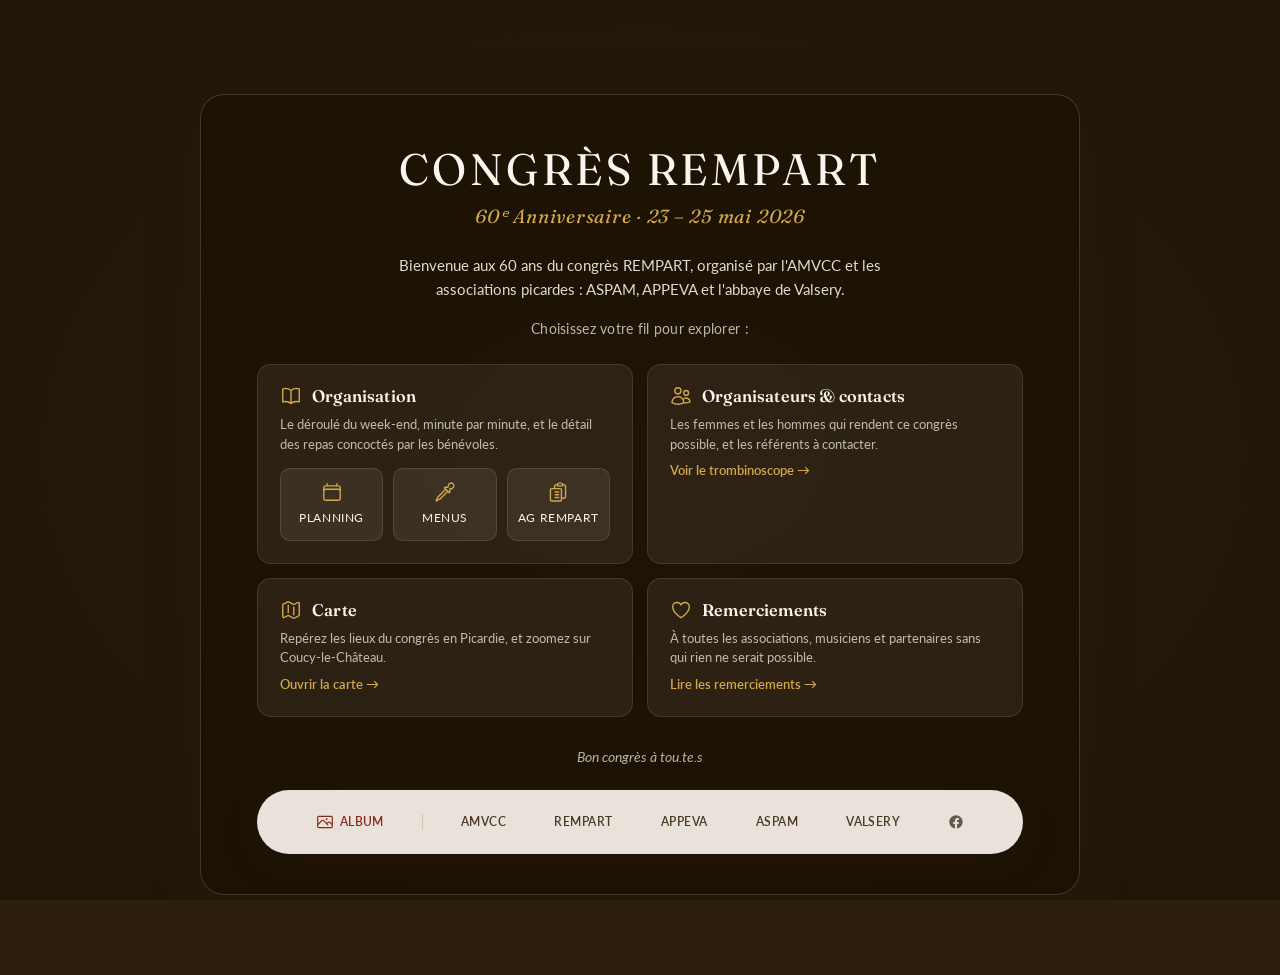
==== commit 5192bf15: "feat: aligner planning officiel, ajouter page AG REMPART et producteur champagne - planning (timelin" ====
--- a/index.html
+++ b/index.html
@@ -118,6 +118,22 @@
                                 </svg>
                                 Menus
                             </a>
+                            <a href="ag.html" title="Ordre du jour de l'AG REMPART">
+                                <svg
+                                    xmlns="http://www.w3.org/2000/svg"
+                                    fill="none"
+                                    viewBox="0 0 24 24"
+                                    stroke-width="1.5"
+                                    stroke="currentColor"
+                                >
+                                    <path
+                                        stroke-linecap="round"
+                                        stroke-linejoin="round"
+                                        d="M9 12h3.75M9 15h3.75M9 18h3.75m3 .75H18a2.25 2.25 0 0 0 2.25-2.25V6.108c0-1.135-.845-2.098-1.976-2.192a48.424 48.424 0 0 0-1.123-.08m-5.801 0c-.065.21-.1.433-.1.664 0 .414.336.75.75.75h4.5a.75.75 0 0 0 .75-.75 2.25 2.25 0 0 0-.1-.664m-5.8 0A2.251 2.251 0 0 1 13.5 2.25H15c1.012 0 1.867.668 2.15 1.586m-5.8 0c-.376.023-.75.05-1.124.08C9.095 4.01 8.25 4.973 8.25 6.108V8.25m0 0H4.875c-.621 0-1.125.504-1.125 1.125v11.25c0 .621.504 1.125 1.125 1.125h9.75c.621 0 1.125-.504 1.125-1.125V9.375c0-.621-.504-1.125-1.125-1.125H8.25Z"
+                                    />
+                                </svg>
+                                AG REMPART
+                            </a>
                         </div>
                     </div>
 
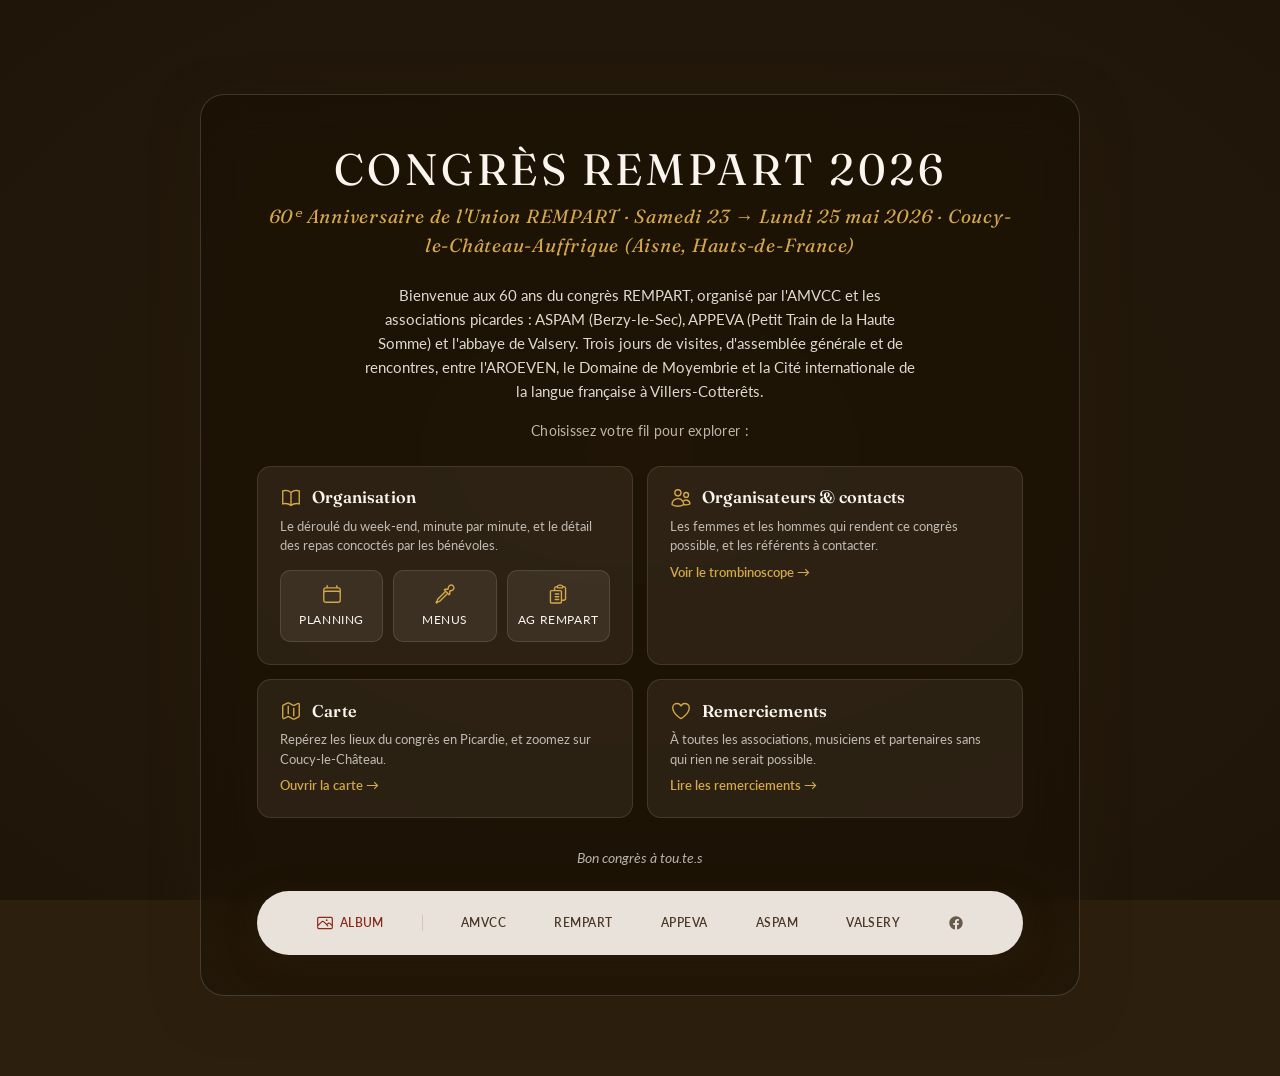
==== commit 26ae04c3: "feat(seo): enrichir metas, donnees structurees et FAQ - meta description et keywords adaptes par pag" ====
--- a/index.html
+++ b/index.html
@@ -3,16 +3,16 @@
     <head>
         <meta charset="UTF-8" />
         <meta name="viewport" content="width=device-width, initial-scale=1.0" />
-        <title>Congrès REMPART — 60ᵉ Anniversaire · AMVCC</title>
+        <title>Congrès REMPART · 60ᵉ Anniversaire · AMVCC</title>
         <meta
             name="description"
-            content="Congrès REMPART 60ᵉ Anniversaire — 23 au 25 mai 2026, Coucy-le-Château-Auffrique. Organisé par l'AMVCC."
+            content="Congrès REMPART 2026 Â· 60ᵉ Anniversaire de l'Union REMPART, du samedi 23 au lundi 25 mai 2026 à Coucy-le-Château-Auffrique (Aisne, Hauts-de-France). Organisé par l'AMVCC avec l'APPEVA, l'ASPAM et l'abbaye de Valsery. Programme, AG REMPART, menus, carte des lieux (Moyembrie, AROEVEN, Berzy-le-Sec, Valsery, Cité internationale de la langue française à Villers-Cotterêts)."
         />
-        <meta name="keywords" content="REMPART, congrès REMPART 2026, 60e anniversaire REMPART, AMVCC, Coucy-le-Château, patrimoine, bénévolat, chantier, restauration, Picardie, Aisne" />
-        <meta name="author" content="AMVCC — Association de Mise en Valeur du Château de Coucy" />
+        <meta name="keywords" content="Congrès REMPART 2026, congres rempart 2026, congres rempart coucy, congres rempart AMVCC, congres rempart HdF, congres rempart Hauts-de-France, 60 ans REMPART, 60e anniversaire REMPART, congres 60 ans rempart, union rempart congres, AMVCC, Coucy-le-Château, Coucy-le-Château-Auffrique, patrimoine, bénévolat, chantier, restauration, Picardie, Aisne, Hauts-de-France, APPEVA, ASPAM, Valsery, Berzy-le-Sec, Moyembrie, AROEVEN, Cité internationale de la langue française, Villers-Cotterêts, mai 2026" />
+        <meta name="author" content="AMVCC, Association de Mise en Valeur du Château de Coucy" />
         <meta name="robots" content="index, follow, max-image-preview:large, max-snippet:-1, max-video-preview:-1" />
         <meta name="theme-color" content="#8b2a1a" />
-        <meta name="copyright" content="© 2026 AMVCC. Photographies © Thibault Santonja — thibaultsan.com. Tous droits réservés." />
+        <meta name="copyright" content="© 2026 AMVCC. Photographies © Thibault Santonja, thibaultsan.com. Tous droits réservés." />
         <meta name="rights" content="Photographies © Thibault Santonja. Reproduction interdite sans autorisation expresse." />
         <meta name="DC.rights" content="Copyright © Thibault Santonja" />
         <meta name="geo.region" content="FR-02" />
@@ -23,25 +23,31 @@
         <link rel="canonical" href="https://thibault-santonja.github.io/congres-rempart-2026/" />
 
         <meta property="og:type" content="website" />
-        <meta property="og:site_name" content="Congrès REMPART 2026 — AMVCC" />
-        <meta property="og:title" content="Congrès REMPART — 60ᵉ Anniversaire · AMVCC" />
-        <meta property="og:description" content="Trois jours pour célébrer 60 ans de bénévolat patrimonial, du 23 au 25 mai 2026 à Coucy-le-Château-Auffrique." />
+        <meta property="og:site_name" content="Congrès REMPART 2026 · AMVCC" />
+        <meta property="og:title" content="Congrès REMPART 2026 Â· 60ᵉ Anniversaire de l'Union REMPART · AMVCC" />
+        <meta property="og:description" content="Trois jours pour célébrer 60 ans de bénévolat patrimonial, du samedi 23 au lundi 25 mai 2026 à Coucy-le-Château-Auffrique (Aisne, Hauts-de-France). Avec l'AMVCC, l'APPEVA, l'ASPAM et l'abbaye de Valsery." />
         <meta property="og:url" content="https://thibault-santonja.github.io/congres-rempart-2026/" />
         <meta property="og:image" content="https://thibault-santonja.github.io/congres-rempart-2026/assets/photos/2024-07-28_Coucy_1561_080834.webp" />
         <meta property="og:image:alt" content="Le château de Coucy au lever du jour" />
         <meta property="og:locale" content="fr_FR" />
 
         <meta name="twitter:card" content="summary_large_image" />
-        <meta name="twitter:title" content="Congrès REMPART — 60ᵉ Anniversaire · AMVCC" />
-        <meta name="twitter:description" content="Trois jours pour célébrer 60 ans de bénévolat patrimonial, du 23 au 25 mai 2026 à Coucy-le-Château-Auffrique." />
+        <meta name="twitter:title" content="Congrès REMPART 2026 Â· 60ᵉ Anniversaire · AMVCC" />
+        <meta name="twitter:description" content="Trois jours pour célébrer 60 ans de bénévolat patrimonial, du samedi 23 au lundi 25 mai 2026 à Coucy-le-Château-Auffrique (Aisne)." />
         <meta name="twitter:image" content="https://thibault-santonja.github.io/congres-rempart-2026/assets/photos/2024-07-28_Coucy_1561_080834.webp" />
         <meta name="twitter:image:alt" content="Le château de Coucy au lever du jour" />
 
         <link rel="stylesheet" href="assets/css/style.css" />
         <link rel="icon" href="logo.png" type="image/png" />
+        <link rel="apple-touch-icon" href="logo.png" />
+        <link rel="manifest" href="manifest.json" />
 
         <script type="application/ld+json">
-{"@context":"https://schema.org","@type":"Event","name":"Congrès REMPART — 60ᵉ Anniversaire","description":"Congrès national REMPART 2026 organisé par l'AMVCC pour célébrer 60 ans d'engagement bénévole au service du patrimoine, autour de châteaux, abbayes et chantiers de restauration.","startDate":"2026-05-23","endDate":"2026-05-25","eventStatus":"https://schema.org/EventScheduled","eventAttendanceMode":"https://schema.org/OfflineEventAttendanceMode","location":{"@type":"Place","name":"Coucy-le-Château-Auffrique","address":{"@type":"PostalAddress","addressLocality":"Coucy-le-Château-Auffrique","addressRegion":"Hauts-de-France","postalCode":"02380","addressCountry":"FR"},"geo":{"@type":"GeoCoordinates","latitude":49.5205,"longitude":3.3236}},"organizer":{"@type":"Organization","name":"AMVCC — Association de Mise en Valeur du Château de Coucy","url":"https://www.amvcc.com/","address":{"@type":"PostalAddress","addressLocality":"Coucy-le-Château-Auffrique","addressRegion":"Hauts-de-France","postalCode":"02380","addressCountry":"FR"},"sameAs":["https://www.facebook.com/AMVCCoucy"]},"image":"https://thibault-santonja.github.io/congres-rempart-2026/assets/photos/2024-07-28_Coucy_1561_080834.webp","url":"https://thibault-santonja.github.io/congres-rempart-2026/","inLanguage":"fr-FR"}
+{"@context":"https://schema.org","@type":"Event","name":"Congrès REMPART 2026 Â· 60ᵉ Anniversaire","alternateName":["Congrès REMPART","60 ans REMPART","Congrès Union REMPART","Congrès REMPART Coucy","Congrès REMPART AMVCC"],"description":"60ᵉ Congrès annuel de l'Union REMPART, organisé par l'AMVCC à Coucy-le-Château-Auffrique (Aisne, Hauts-de-France) du samedi 23 au lundi 25 mai 2026. Trois jours pour célébrer 60 ans de bénévolat patrimonial, avec assemblée générale REMPART, conférence, visites des châteaux de Coucy, Berzy-le-Sec, de l'abbaye de Valsery et de la Cité internationale de la langue française à Villers-Cotterêts.","startDate":"2026-05-23","endDate":"2026-05-25","eventStatus":"https://schema.org/EventScheduled","eventAttendanceMode":"https://schema.org/OfflineEventAttendanceMode","location":{"@type":"Place","name":"Coucy-le-Château-Auffrique","address":{"@type":"PostalAddress","addressLocality":"Coucy-le-Château-Auffrique","addressRegion":"Hauts-de-France","postalCode":"02380","addressCountry":"FR"},"geo":{"@type":"GeoCoordinates","latitude":49.5205,"longitude":3.3236}},"organizer":[{"@type":"Organization","name":"AMVCC, Association de Mise en Valeur du Château de Coucy","url":"https://www.amvcc.com/","address":{"@type":"PostalAddress","addressLocality":"Coucy-le-Château-Auffrique","addressRegion":"Hauts-de-France","postalCode":"02380","addressCountry":"FR"},"sameAs":["https://www.facebook.com/AMVCCoucy"]},{"@type":"Organization","name":"Union REMPART","url":"https://www.rempart.com/fr"}],"contributor":[{"@type":"Organization","name":"APPEVA","url":"https://www.petittrainhautesomme.fr/"},{"@type":"Organization","name":"ASPAM","url":"https://aspam-berzy.fr/"},{"@type":"Organization","name":"Abbaye Notre-Dame de Valsery","url":"https://www.rempart.com/fr/groupe/abbaye-de-valsery-4382/page/presentation"}],"image":["https://thibault-santonja.github.io/congres-rempart-2026/assets/photos/2024-07-28_Coucy_1561_080834.webp"],"url":"https://thibault-santonja.github.io/congres-rempart-2026/","inLanguage":"fr-FR","isAccessibleForFree":true,"audience":{"@type":"Audience","audienceType":"Bénévoles et associations de l'Union REMPART"}}
+        </script>
+
+        <script type="application/ld+json">
+{"@context":"https://schema.org","@type":"FAQPage","mainEntity":[{"@type":"Question","name":"Quand a lieu le Congrès REMPART 2026 ?","acceptedAnswer":{"@type":"Answer","text":"Le 60ᵉ Congrès REMPART se tient du samedi 23 au lundi 25 mai 2026 à Coucy-le-Château-Auffrique (Aisne, Hauts-de-France)."}},{"@type":"Question","name":"Qui organise le Congrès REMPART 2026 ?","acceptedAnswer":{"@type":"Answer","text":"Le Congrès est organisé par l'AMVCC (Association de Mise en Valeur du Château de Coucy), avec l'APPEVA (Petit Train de la Haute Somme), l'ASPAM (Berzy-le-Sec) et l'Association de l'Abbaye Notre-Dame de Valsery."}},{"@type":"Question","name":"Où se déroule le Congrès REMPART 2026 ?","acceptedAnswer":{"@type":"Answer","text":"À Coucy-le-Château-Auffrique. L'hébergement principal est l'AROEVEN Hauts-de-France (4 place de l'Hôtel-Dieu). Les temps forts ont lieu au Domaine de Moyembrie. Les visites incluent le château de Coucy, le château de Berzy-le-Sec, l'abbaye de Valsery et la Cité internationale de la langue française à Villers-Cotterêts."}},{"@type":"Question","name":"Quel est l'ordre du jour de l'AG REMPART 2026 ?","acceptedAnswer":{"@type":"Answer","text":"L'AGO se tient le dimanche 24 mai 2026 au Bâtiment S du Domaine de Moyembrie : adoption du CR de l'AGO 2025, rapport moral 2025, accueil des nouvelles associations, rapport financier 2025, rapport d'orientation 2026, approbation des baux excédant 9 années, budget prévisionnel 2026, élection du tiers sortant du Conseil d'administration, questions diverses."}},{"@type":"Question","name":"Où sera le Congrès REMPART 2027 ?","acceptedAnswer":{"@type":"Answer","text":"Le Congrès REMPART 2027 sera organisé en région Bourgogne-Franche-Comté, qui prendra le relais de l'AMVCC pour la 61ᵉ édition."}},{"@type":"Question","name":"Combien de jours dure le Congrès REMPART 2026 ?","acceptedAnswer":{"@type":"Answer","text":"Trois jours : du samedi 23 au lundi 25 mai 2026."}}]}
         </script>
     </head>
     <body>
@@ -49,13 +55,17 @@
 
         <main class="page">
             <article class="hero-card">
-                <h1>Congrès REMPART</h1>
-                <p class="subtitle">60ᵉ Anniversaire · 23 – 25 mai 2026</p>
+                <h1>Congrès REMPART 2026</h1>
+                <p class="subtitle">60ᵉ Anniversaire de l'Union REMPART · Samedi 23 → Lundi 25 mai 2026 · Coucy-le-Château-Auffrique (Aisne, Hauts-de-France)</p>
 
                 <p class="welcome">
                     Bienvenue aux 60 ans du congrès REMPART, organisé par
-                    l'AMVCC et les associations picardes&nbsp;: ASPAM, APPEVA
-                    et l'abbaye de&nbsp;Valsery.
+                    l'AMVCC et les associations picardes&nbsp;: ASPAM (Berzy-le-Sec), APPEVA
+                    (Petit Train de la Haute Somme) et l'abbaye de&nbsp;Valsery.
+                    Trois jours de visites, d'assemblée générale et de
+                    rencontres, entre l'AROEVEN, le Domaine de Moyembrie et la
+                    Cité internationale de la langue française à
+                    Villers-Cotterêts.
                 </p>
 
                 <p class="lead">
--- a/assets/css/style.css
+++ b/assets/css/style.css
@@ -93,7 +93,7 @@
 
 @keyframes bgFade {
     /* Each photo: 5s slot within 150s total (30 photos).
-       Fade in 0–0.8s, hold 0.8–5s, fade out 5–5.8s (cross-fades with next slide). */
+       Fade in 0-0.8s, hold 0.8-5s, fade out 5-5.8s (cross-fades with next slide). */
     0% {
         opacity: 0;
     }
@@ -361,7 +361,7 @@
     opacity: 0.8;
 }
 
-/* Album link — distinctive accent (gold/garance) */
+/* Album link - distinctive accent (gold/garance) */
 .asso-strip__album {
     color: var(--garance) !important;
 }
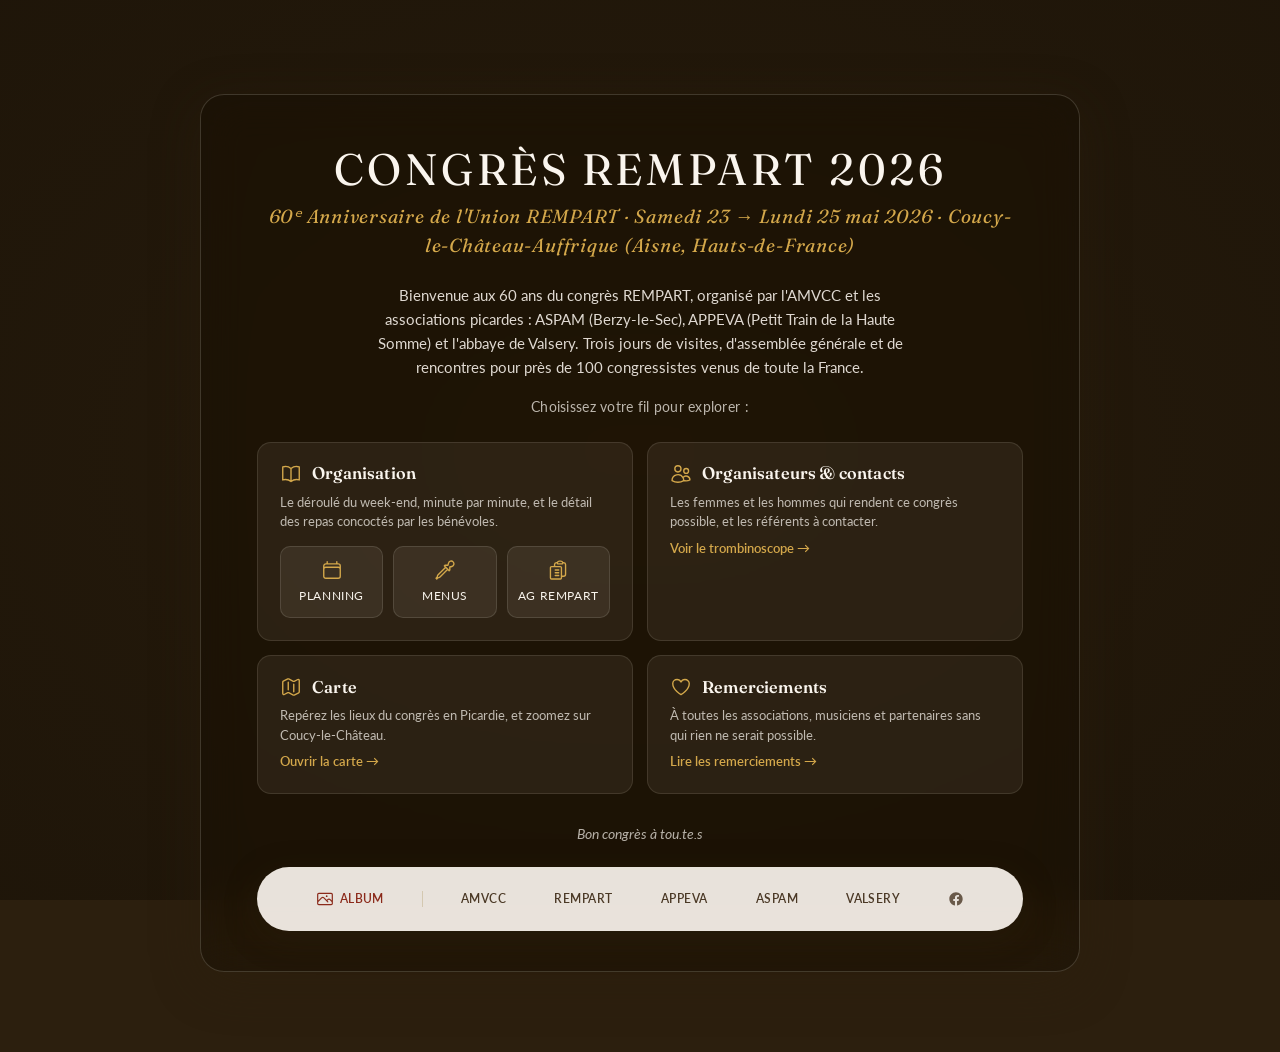
==== commit 075e1446: "feat(media, seo): renommer photos descriptives, AVIF, favicons et donnees structurees etendues - pho" ====
--- a/index.html
+++ b/index.html
@@ -6,9 +6,9 @@
         <title>Congrès REMPART · 60ᵉ Anniversaire · AMVCC</title>
         <meta
             name="description"
-            content="Congrès REMPART 2026 Â· 60ᵉ Anniversaire de l'Union REMPART, du samedi 23 au lundi 25 mai 2026 à Coucy-le-Château-Auffrique (Aisne, Hauts-de-France). Organisé par l'AMVCC avec l'APPEVA, l'ASPAM et l'abbaye de Valsery. Programme, AG REMPART, menus, carte des lieux (Moyembrie, AROEVEN, Berzy-le-Sec, Valsery, Cité internationale de la langue française à Villers-Cotterêts)."
+            content="Congrès REMPART 2026 · 60ᵉ Anniversaire de l'Union REMPART, du samedi 23 au lundi 25 mai 2026 à Coucy-le-Château-Auffrique (Aisne, Hauts-de-France). Organisé par l'AMVCC avec l'APPEVA, l'ASPAM et l'abbaye de Valsery. Programme, AG REMPART, menus, carte des lieux (Moyembrie, Aroéven, Berzy-le-Sec, Valsery, Cité internationale de la langue française à Villers-Cotterêts)."
         />
-        <meta name="keywords" content="Congrès REMPART 2026, congres rempart 2026, congres rempart coucy, congres rempart AMVCC, congres rempart HdF, congres rempart Hauts-de-France, 60 ans REMPART, 60e anniversaire REMPART, congres 60 ans rempart, union rempart congres, AMVCC, Coucy-le-Château, Coucy-le-Château-Auffrique, patrimoine, bénévolat, chantier, restauration, Picardie, Aisne, Hauts-de-France, APPEVA, ASPAM, Valsery, Berzy-le-Sec, Moyembrie, AROEVEN, Cité internationale de la langue française, Villers-Cotterêts, mai 2026" />
+        <meta name="keywords" content="Congrès REMPART 2026, congres rempart 2026, congres rempart coucy, congres rempart AMVCC, congres rempart HdF, congres rempart Hauts-de-France, 60 ans REMPART, 60e anniversaire REMPART, congres 60 ans rempart, union rempart congres, AMVCC, Coucy-le-Château, Coucy-le-Château-Auffrique, patrimoine, bénévolat, chantier, restauration, Picardie, Aisne, Hauts-de-France, APPEVA, ASPAM, Valsery, Berzy-le-Sec, Moyembrie, Aroéven, Cité internationale de la langue française, Villers-Cotterêts, mai 2026" />
         <meta name="author" content="AMVCC, Association de Mise en Valeur du Château de Coucy" />
         <meta name="robots" content="index, follow, max-image-preview:large, max-snippet:-1, max-video-preview:-1" />
         <meta name="theme-color" content="#8b2a1a" />
@@ -24,30 +24,34 @@
 
         <meta property="og:type" content="website" />
         <meta property="og:site_name" content="Congrès REMPART 2026 · AMVCC" />
-        <meta property="og:title" content="Congrès REMPART 2026 Â· 60ᵉ Anniversaire de l'Union REMPART · AMVCC" />
+        <meta property="og:title" content="Congrès REMPART 2026 · 60ᵉ Anniversaire de l'Union REMPART · AMVCC" />
         <meta property="og:description" content="Trois jours pour célébrer 60 ans de bénévolat patrimonial, du samedi 23 au lundi 25 mai 2026 à Coucy-le-Château-Auffrique (Aisne, Hauts-de-France). Avec l'AMVCC, l'APPEVA, l'ASPAM et l'abbaye de Valsery." />
         <meta property="og:url" content="https://thibault-santonja.github.io/congres-rempart-2026/" />
-        <meta property="og:image" content="https://thibault-santonja.github.io/congres-rempart-2026/assets/photos/2024-07-28_Coucy_1561_080834.webp" />
-        <meta property="og:image:alt" content="Le château de Coucy au lever du jour" />
+        <meta property="og:image" content="https://thibault-santonja.github.io/congres-rempart-2026/assets/photos/2024-07-28_remparts-coucy-coucher-soleil.webp" />
+        <meta property="og:image:alt" content="Remparts du château de Coucy au coucher du soleil" />
         <meta property="og:locale" content="fr_FR" />
 
         <meta name="twitter:card" content="summary_large_image" />
-        <meta name="twitter:title" content="Congrès REMPART 2026 Â· 60ᵉ Anniversaire · AMVCC" />
+        <meta name="twitter:title" content="Congrès REMPART 2026 · 60ᵉ Anniversaire · AMVCC" />
         <meta name="twitter:description" content="Trois jours pour célébrer 60 ans de bénévolat patrimonial, du samedi 23 au lundi 25 mai 2026 à Coucy-le-Château-Auffrique (Aisne)." />
-        <meta name="twitter:image" content="https://thibault-santonja.github.io/congres-rempart-2026/assets/photos/2024-07-28_Coucy_1561_080834.webp" />
-        <meta name="twitter:image:alt" content="Le château de Coucy au lever du jour" />
-
+        <meta name="twitter:image" content="https://thibault-santonja.github.io/congres-rempart-2026/assets/photos/2024-07-28_remparts-coucy-coucher-soleil.webp" />
+        <meta name="twitter:image:alt" content="Remparts du château de Coucy au coucher du soleil" />
+
+        <link rel="preconnect" href="https://fonts.googleapis.com" />
+        <link rel="preconnect" href="https://fonts.gstatic.com" crossorigin />
         <link rel="stylesheet" href="assets/css/style.css" />
+        <link rel="icon" type="image/png" sizes="32x32" href="favicon-32.png" />
+        <link rel="icon" type="image/png" sizes="16x16" href="favicon-16.png" />
+        <link rel="apple-touch-icon" sizes="180x180" href="apple-touch-icon.png" />
         <link rel="icon" href="logo.png" type="image/png" />
-        <link rel="apple-touch-icon" href="logo.png" />
         <link rel="manifest" href="manifest.json" />
 
         <script type="application/ld+json">
-{"@context":"https://schema.org","@type":"Event","name":"Congrès REMPART 2026 Â· 60ᵉ Anniversaire","alternateName":["Congrès REMPART","60 ans REMPART","Congrès Union REMPART","Congrès REMPART Coucy","Congrès REMPART AMVCC"],"description":"60ᵉ Congrès annuel de l'Union REMPART, organisé par l'AMVCC à Coucy-le-Château-Auffrique (Aisne, Hauts-de-France) du samedi 23 au lundi 25 mai 2026. Trois jours pour célébrer 60 ans de bénévolat patrimonial, avec assemblée générale REMPART, conférence, visites des châteaux de Coucy, Berzy-le-Sec, de l'abbaye de Valsery et de la Cité internationale de la langue française à Villers-Cotterêts.","startDate":"2026-05-23","endDate":"2026-05-25","eventStatus":"https://schema.org/EventScheduled","eventAttendanceMode":"https://schema.org/OfflineEventAttendanceMode","location":{"@type":"Place","name":"Coucy-le-Château-Auffrique","address":{"@type":"PostalAddress","addressLocality":"Coucy-le-Château-Auffrique","addressRegion":"Hauts-de-France","postalCode":"02380","addressCountry":"FR"},"geo":{"@type":"GeoCoordinates","latitude":49.5205,"longitude":3.3236}},"organizer":[{"@type":"Organization","name":"AMVCC, Association de Mise en Valeur du Château de Coucy","url":"https://www.amvcc.com/","address":{"@type":"PostalAddress","addressLocality":"Coucy-le-Château-Auffrique","addressRegion":"Hauts-de-France","postalCode":"02380","addressCountry":"FR"},"sameAs":["https://www.facebook.com/AMVCCoucy"]},{"@type":"Organization","name":"Union REMPART","url":"https://www.rempart.com/fr"}],"contributor":[{"@type":"Organization","name":"APPEVA","url":"https://www.petittrainhautesomme.fr/"},{"@type":"Organization","name":"ASPAM","url":"https://aspam-berzy.fr/"},{"@type":"Organization","name":"Abbaye Notre-Dame de Valsery","url":"https://www.rempart.com/fr/groupe/abbaye-de-valsery-4382/page/presentation"}],"image":["https://thibault-santonja.github.io/congres-rempart-2026/assets/photos/2024-07-28_Coucy_1561_080834.webp"],"url":"https://thibault-santonja.github.io/congres-rempart-2026/","inLanguage":"fr-FR","isAccessibleForFree":true,"audience":{"@type":"Audience","audienceType":"Bénévoles et associations de l'Union REMPART"}}
+{"@context":"https://schema.org","@type":"Event","name":"Congrès REMPART 2026 · 60ᵉ Anniversaire","alternateName":["Congrès REMPART","60 ans REMPART","Congrès Union REMPART","Congrès REMPART Coucy","Congrès REMPART AMVCC"],"description":"60ᵉ Congrès annuel de l'Union REMPART, organisé par l'AMVCC à Coucy-le-Château-Auffrique (Aisne, Hauts-de-France) du samedi 23 au lundi 25 mai 2026. Trois jours pour célébrer 60 ans de bénévolat patrimonial, avec assemblée générale REMPART, conférence, visites des châteaux de Coucy, Berzy-le-Sec, de l'abbaye de Valsery et de la Cité internationale de la langue française à Villers-Cotterêts.","startDate":"2026-05-23","endDate":"2026-05-25","eventStatus":"https://schema.org/EventScheduled","eventAttendanceMode":"https://schema.org/OfflineEventAttendanceMode","location":{"@type":"Place","name":"Coucy-le-Château-Auffrique","address":{"@type":"PostalAddress","addressLocality":"Coucy-le-Château-Auffrique","addressRegion":"Hauts-de-France","postalCode":"02380","addressCountry":"FR"},"geo":{"@type":"GeoCoordinates","latitude":49.5205,"longitude":3.3236}},"organizer":[{"@type":"Organization","name":"AMVCC, Association de Mise en Valeur du Château de Coucy","url":"https://www.amvcc.com/","address":{"@type":"PostalAddress","addressLocality":"Coucy-le-Château-Auffrique","addressRegion":"Hauts-de-France","postalCode":"02380","addressCountry":"FR"},"sameAs":["https://www.facebook.com/AMVCCoucy"]},{"@type":"Organization","name":"Union REMPART","url":"https://www.rempart.com/fr"}],"contributor":[{"@type":"Organization","name":"APPEVA","url":"https://www.petittrainhautesomme.fr/"},{"@type":"Organization","name":"ASPAM","url":"https://aspam-berzy.fr/"},{"@type":"Organization","name":"Abbaye Notre-Dame de Valsery","url":"https://www.rempart.com/fr/groupe/abbaye-de-valsery-4382/page/presentation"}],"image":["https://thibault-santonja.github.io/congres-rempart-2026/assets/photos/2024-07-28_remparts-coucy-coucher-soleil.webp"],"url":"https://thibault-santonja.github.io/congres-rempart-2026/","inLanguage":"fr-FR","isAccessibleForFree":true,"maximumAttendeeCapacity":100,"audience":{"@type":"Audience","audienceType":"Bénévoles et associations de l'Union REMPART"},"offers":{"@type":"Offer","price":"0","priceCurrency":"EUR","availability":"https://schema.org/InStock","url":"https://thibault-santonja.github.io/congres-rempart-2026/contact.html","validFrom":"2026-01-01"}}
         </script>
 
         <script type="application/ld+json">
-{"@context":"https://schema.org","@type":"FAQPage","mainEntity":[{"@type":"Question","name":"Quand a lieu le Congrès REMPART 2026 ?","acceptedAnswer":{"@type":"Answer","text":"Le 60ᵉ Congrès REMPART se tient du samedi 23 au lundi 25 mai 2026 à Coucy-le-Château-Auffrique (Aisne, Hauts-de-France)."}},{"@type":"Question","name":"Qui organise le Congrès REMPART 2026 ?","acceptedAnswer":{"@type":"Answer","text":"Le Congrès est organisé par l'AMVCC (Association de Mise en Valeur du Château de Coucy), avec l'APPEVA (Petit Train de la Haute Somme), l'ASPAM (Berzy-le-Sec) et l'Association de l'Abbaye Notre-Dame de Valsery."}},{"@type":"Question","name":"Où se déroule le Congrès REMPART 2026 ?","acceptedAnswer":{"@type":"Answer","text":"À Coucy-le-Château-Auffrique. L'hébergement principal est l'AROEVEN Hauts-de-France (4 place de l'Hôtel-Dieu). Les temps forts ont lieu au Domaine de Moyembrie. Les visites incluent le château de Coucy, le château de Berzy-le-Sec, l'abbaye de Valsery et la Cité internationale de la langue française à Villers-Cotterêts."}},{"@type":"Question","name":"Quel est l'ordre du jour de l'AG REMPART 2026 ?","acceptedAnswer":{"@type":"Answer","text":"L'AGO se tient le dimanche 24 mai 2026 au Bâtiment S du Domaine de Moyembrie : adoption du CR de l'AGO 2025, rapport moral 2025, accueil des nouvelles associations, rapport financier 2025, rapport d'orientation 2026, approbation des baux excédant 9 années, budget prévisionnel 2026, élection du tiers sortant du Conseil d'administration, questions diverses."}},{"@type":"Question","name":"Où sera le Congrès REMPART 2027 ?","acceptedAnswer":{"@type":"Answer","text":"Le Congrès REMPART 2027 sera organisé en région Bourgogne-Franche-Comté, qui prendra le relais de l'AMVCC pour la 61ᵉ édition."}},{"@type":"Question","name":"Combien de jours dure le Congrès REMPART 2026 ?","acceptedAnswer":{"@type":"Answer","text":"Trois jours : du samedi 23 au lundi 25 mai 2026."}}]}
+{"@context":"https://schema.org","@type":"FAQPage","mainEntity":[{"@type":"Question","name":"Quand a lieu le Congrès REMPART 2026 ?","acceptedAnswer":{"@type":"Answer","text":"Le 60ᵉ Congrès REMPART se tient du samedi 23 au lundi 25 mai 2026 à Coucy-le-Château-Auffrique (Aisne, Hauts-de-France)."}},{"@type":"Question","name":"Qui organise le Congrès REMPART 2026 ?","acceptedAnswer":{"@type":"Answer","text":"Le Congrès est organisé par l'AMVCC (Association de Mise en Valeur du Château de Coucy), avec l'APPEVA (Petit Train de la Haute Somme), l'ASPAM (Berzy-le-Sec) et l'Association de l'Abbaye Notre-Dame de Valsery."}},{"@type":"Question","name":"Où se déroule le Congrès REMPART 2026 ?","acceptedAnswer":{"@type":"Answer","text":"À Coucy-le-Château-Auffrique. L'hébergement principal est l'Aroéven Hauts-de-France (4 place de l'Hôtel-Dieu). Les temps forts ont lieu au Domaine de Moyembrie. Les visites incluent le château de Coucy, le château de Berzy-le-Sec, l'abbaye de Valsery et la Cité internationale de la langue française à Villers-Cotterêts."}},{"@type":"Question","name":"Quel est l'ordre du jour de l'AG REMPART 2026 ?","acceptedAnswer":{"@type":"Answer","text":"L'AGO se tient le dimanche 24 mai 2026 au Bâtiment S du Domaine de Moyembrie : adoption du CR de l'AGO 2025, rapport moral 2025, accueil des nouvelles associations, rapport financier 2025, rapport d'orientation 2026, approbation des baux excédant 9 années, budget prévisionnel 2026, élection du tiers sortant du Conseil d'administration, questions diverses."}},{"@type":"Question","name":"Où sera le Congrès REMPART 2027 ?","acceptedAnswer":{"@type":"Answer","text":"Le Congrès REMPART 2027 sera organisé en région Bourgogne-Franche-Comté, qui prendra le relais de l'AMVCC pour la 61ᵉ édition."}},{"@type":"Question","name":"Combien de jours dure le Congrès REMPART 2026 ?","acceptedAnswer":{"@type":"Answer","text":"Trois jours : du samedi 23 au lundi 25 mai 2026."}}]}
         </script>
     </head>
     <body>
@@ -63,9 +67,7 @@
                     l'AMVCC et les associations picardes&nbsp;: ASPAM (Berzy-le-Sec), APPEVA
                     (Petit Train de la Haute Somme) et l'abbaye de&nbsp;Valsery.
                     Trois jours de visites, d'assemblée générale et de
-                    rencontres, entre l'AROEVEN, le Domaine de Moyembrie et la
-                    Cité internationale de la langue française à
-                    Villers-Cotterêts.
+                    rencontres pour près de 100 congressistes venus de toute la France.
                 </p>
 
                 <p class="lead">
@@ -300,36 +302,36 @@
             (function () {
                 // Photo filenames in assets/photos/ (.webp)
                 var PHOTOS = [
-                    "2023-10-21-22_Seigneurie_4073_164802",
-                    "2023-10-30_Chantier_AMVCC_4637_121657",
-                    "2023-10-30_Chantier_AMVCC_4665_122753",
-                    "2023-10-30_Chantier_AMVCC_4828_144113",
-                    "2023-10-30_Chantier_AMVCC__155546",
-                    "2023-11-18-19_Fous_d_histoire_7630_122725",
-                    "2023-11-18-19_Fous_d_histoire_7931_161307",
-                    "2023-11-18-19_Fous_d_histoire_7934_161452",
-                    "2023-11-18-19_Fous_d_histoire_8040_165209",
-                    "2023-11-18-19_Fous_d_histoire_8064_171311",
-                    "2023-12-17_Seigneurie_231217_120043",
-                    "2024-04-20_Marche_de_l_histoire_3189_180921",
-                    "2024-04-26_Chantiers_Stage_3886_165455",
-                    "2024-04-26_Chantiers_Stage_4030_173333",
-                    "2024-05-03-05_Seigneuriales_8098_213600",
-                    "2024-07-28_Coucy_1561_080834",
-                    "2024-07-28_Coucy_1575_082222",
-                    "2024-07-28_Coucy__222050",
-                    "2025-07-21_Quinzaine_Chantier_3058_250801163124",
-                    "2025-07-21_Quinzaine_Chantier_3119_250801164350",
-                    "2025-07-21_Quinzaine_Chantier_3183_250801180805",
-                    "2025-07-21_Quinzaine_Chantier_3398_250802025607",
-                    "2025-07-21_Quinzaine_Chantier_9810_250723120128",
-                    "2025-07-21_Quinzaine_Chantier_9882_250724160727",
-                    "2025-08-24_Chantiers_7171_250825111900",
-                    "2025-08-24_Chantiers_7376_250825231303",
-                    "2025-08-24_Chantiers_7488_250826112353",
-                    "2025-08-24_Chantiers_7578_250826113916",
-                    "2025-08-24_Chantiers__250824203710",
-                    "2025-08-24_Chantiers__250826113657",
+                    "2023-10-21_atelier-couture-medieval-seigneurie-coucy",
+                    "2023-10-30_fouilles-archeologiques-chateau-coucy",
+                    "2023-10-30_paillage-cuisines-enguerrand-vii-coucy",
+                    "2023-10-30_chantier-rempart-amvcc-partage",
+                    "2023-10-30_cuisines-enguerrand-vii-haute-cour-coucy",
+                    "2023-11-18_restauration-fenetre-palais-justice-porte-laon",
+                    "2023-11-18_poterie-medievale-verre-anthropomorphe",
+                    "2023-11-18_poterie-medievale-coquemar",
+                    "2023-11-18_chapeau-paille-medieval-reconstitution",
+                    "2023-11-18_vetement-medieval-xive-reconstitution",
+                    "2023-12-17_panorama-coucy-chateau-abbaye-nogent",
+                    "2024-04-20_teinture-medievale-seigneurie-coucy",
+                    "2024-04-26_stage-maconnerie-chateau-coucy-rempart",
+                    "2024-04-26_stage-forge-chateau-coucy-rempart",
+                    "2024-05-03_forge-tour-hermite-chateau-coucy",
+                    "2024-07-28_chevres-chateau-coucy",
+                    "2024-07-28_taille-pierre-patte-oie-porte-laon",
+                    "2024-07-28_remparts-coucy-coucher-soleil",
+                    "2025-07-21_taille-pierre-stage-avance-chateau-coucy",
+                    "2025-07-21_porte-laon-interieur-tour-ouest",
+                    "2025-07-21_haute-cour-chateau-coucy",
+                    "2025-07-21_eglise-saint-sauveur-coucy-nocturne",
+                    "2025-07-21_menuiserie-chateau-coucy-rempart",
+                    "2025-07-21_archeologie-bati-tour-chateau-coucy",
+                    "2025-08-24_clef-voute-eglise-saint-sauveur-coucy",
+                    "2025-08-24_tour-angle-chateau-coucy-nocturne",
+                    "2025-08-24_maison-accueil-charpente-amvcc",
+                    "2025-08-24_porte-laon-interieur-ville-fortifiee",
+                    "2025-08-24_coucher-soleil-haute-cour-coucy",
+                    "2025-08-24_porte-laon-exterieur-panorama-taille-pierre",
                 ];
 
                 // Shuffle so each visit feels different
